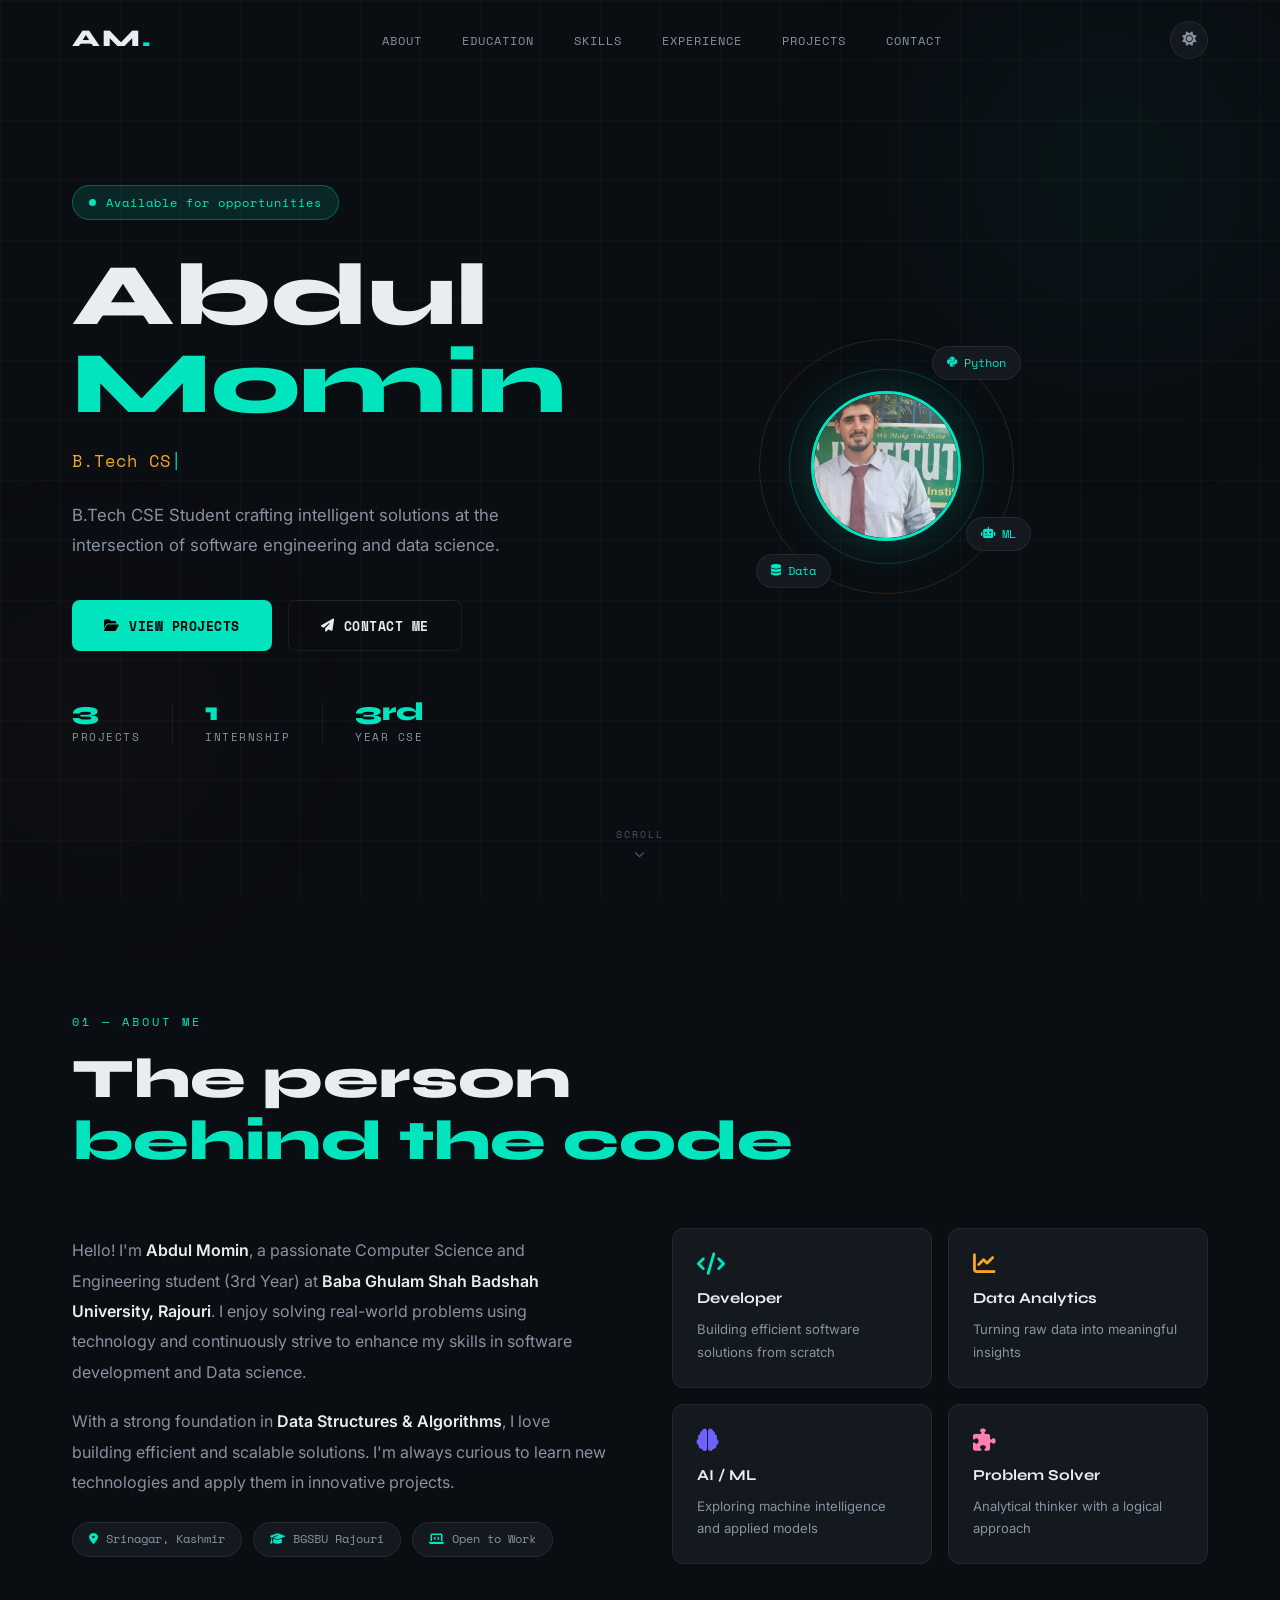
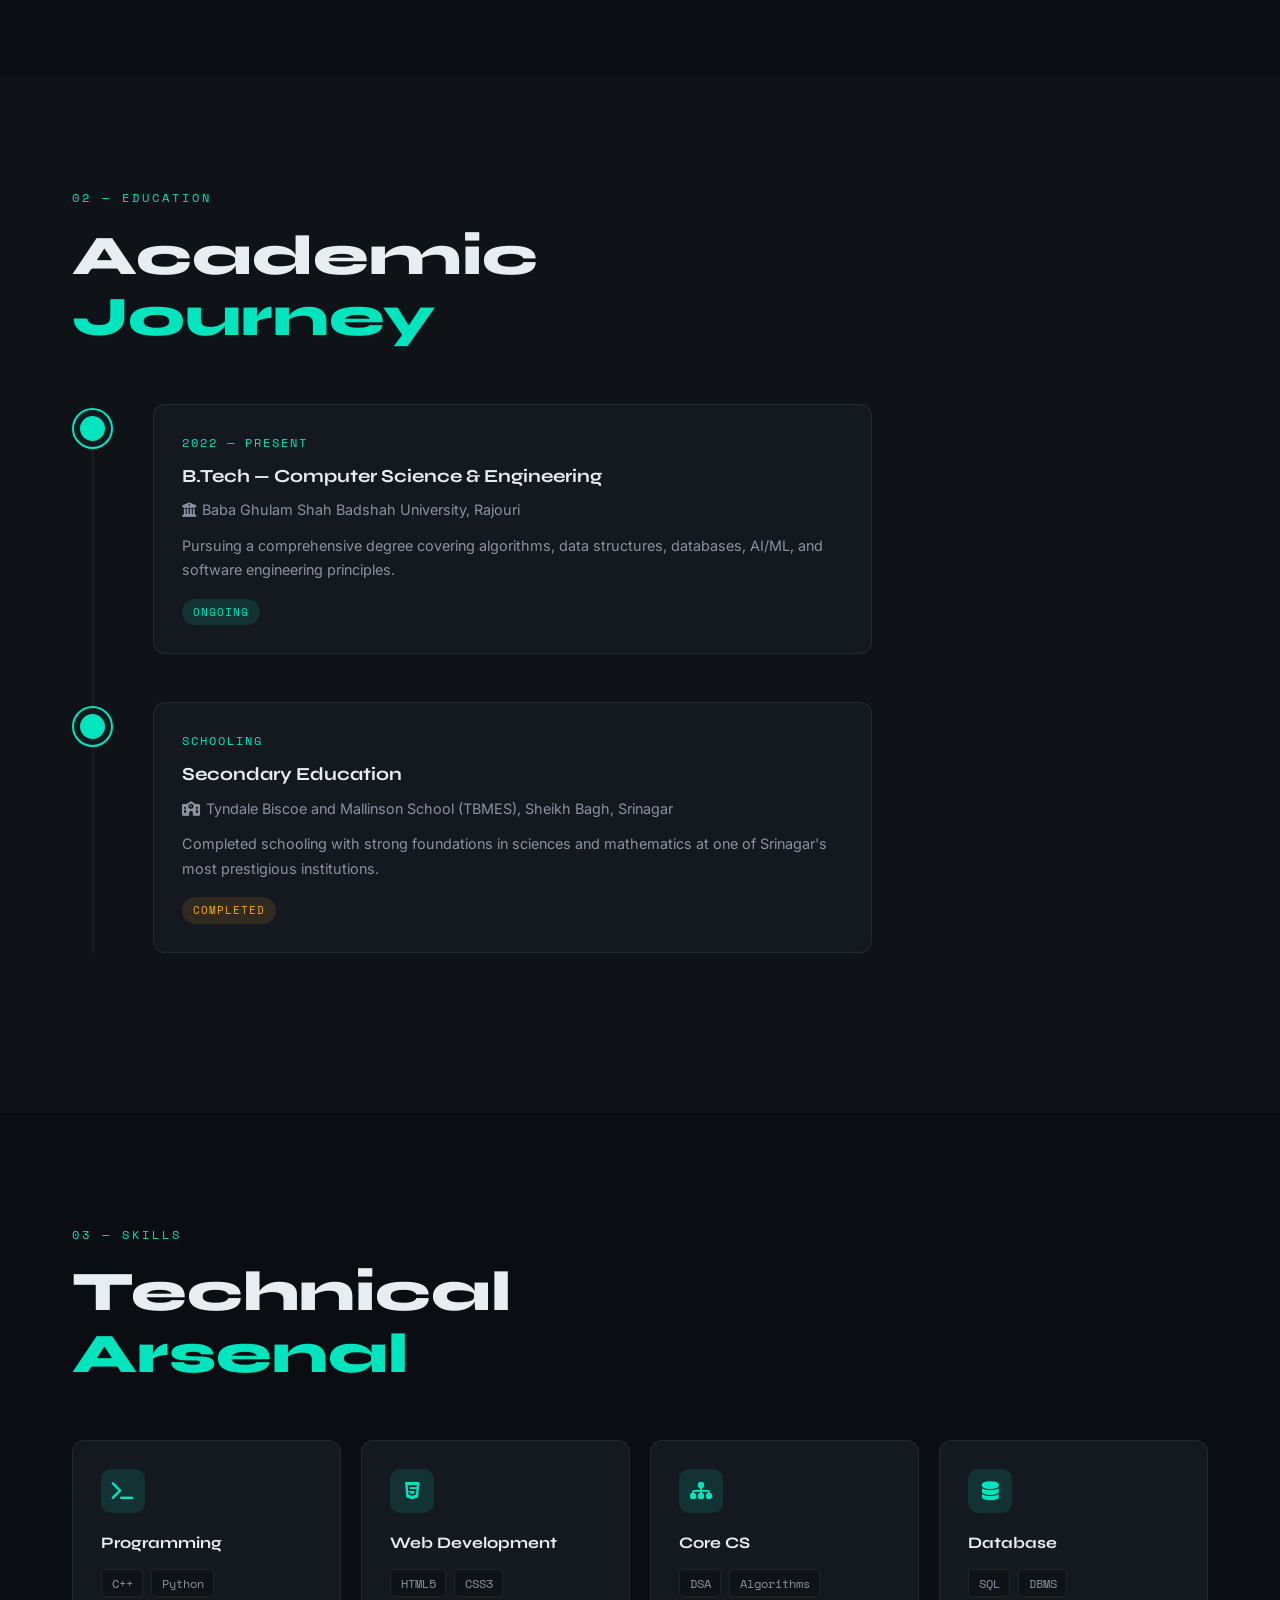
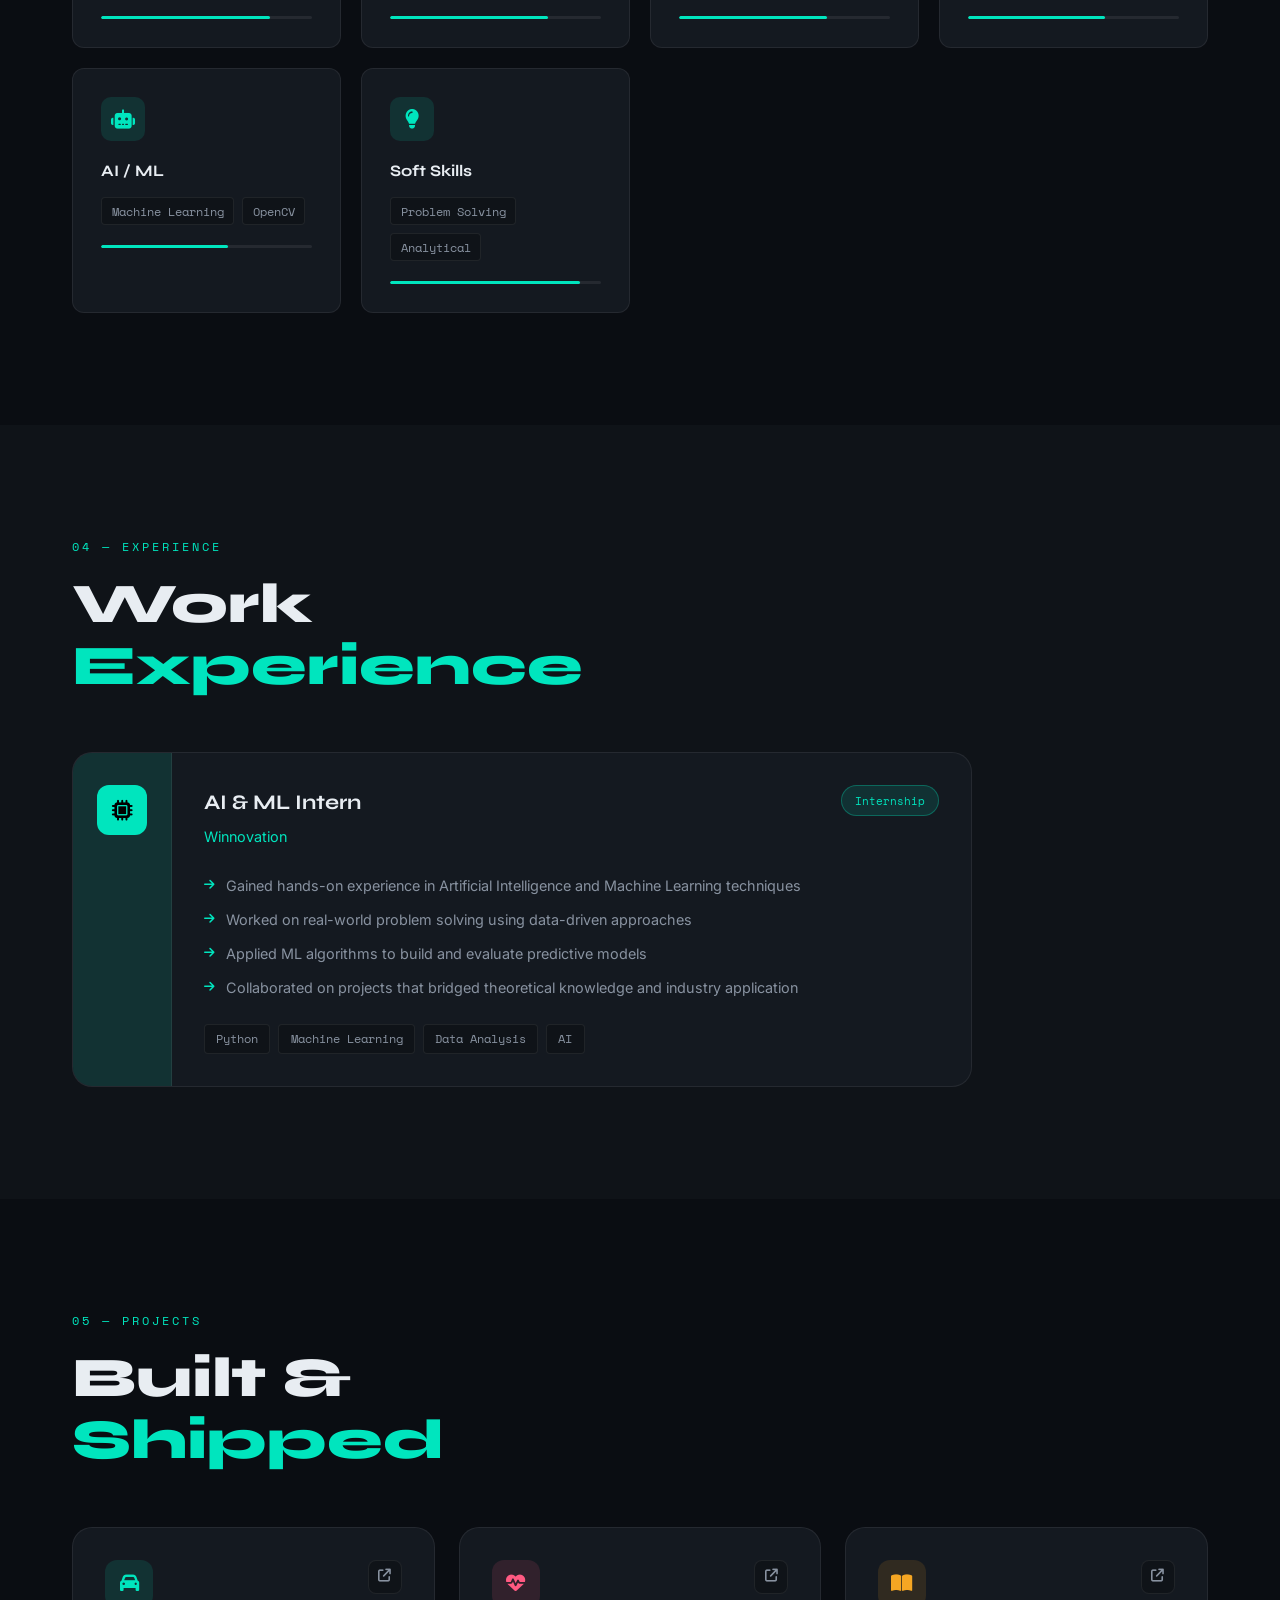
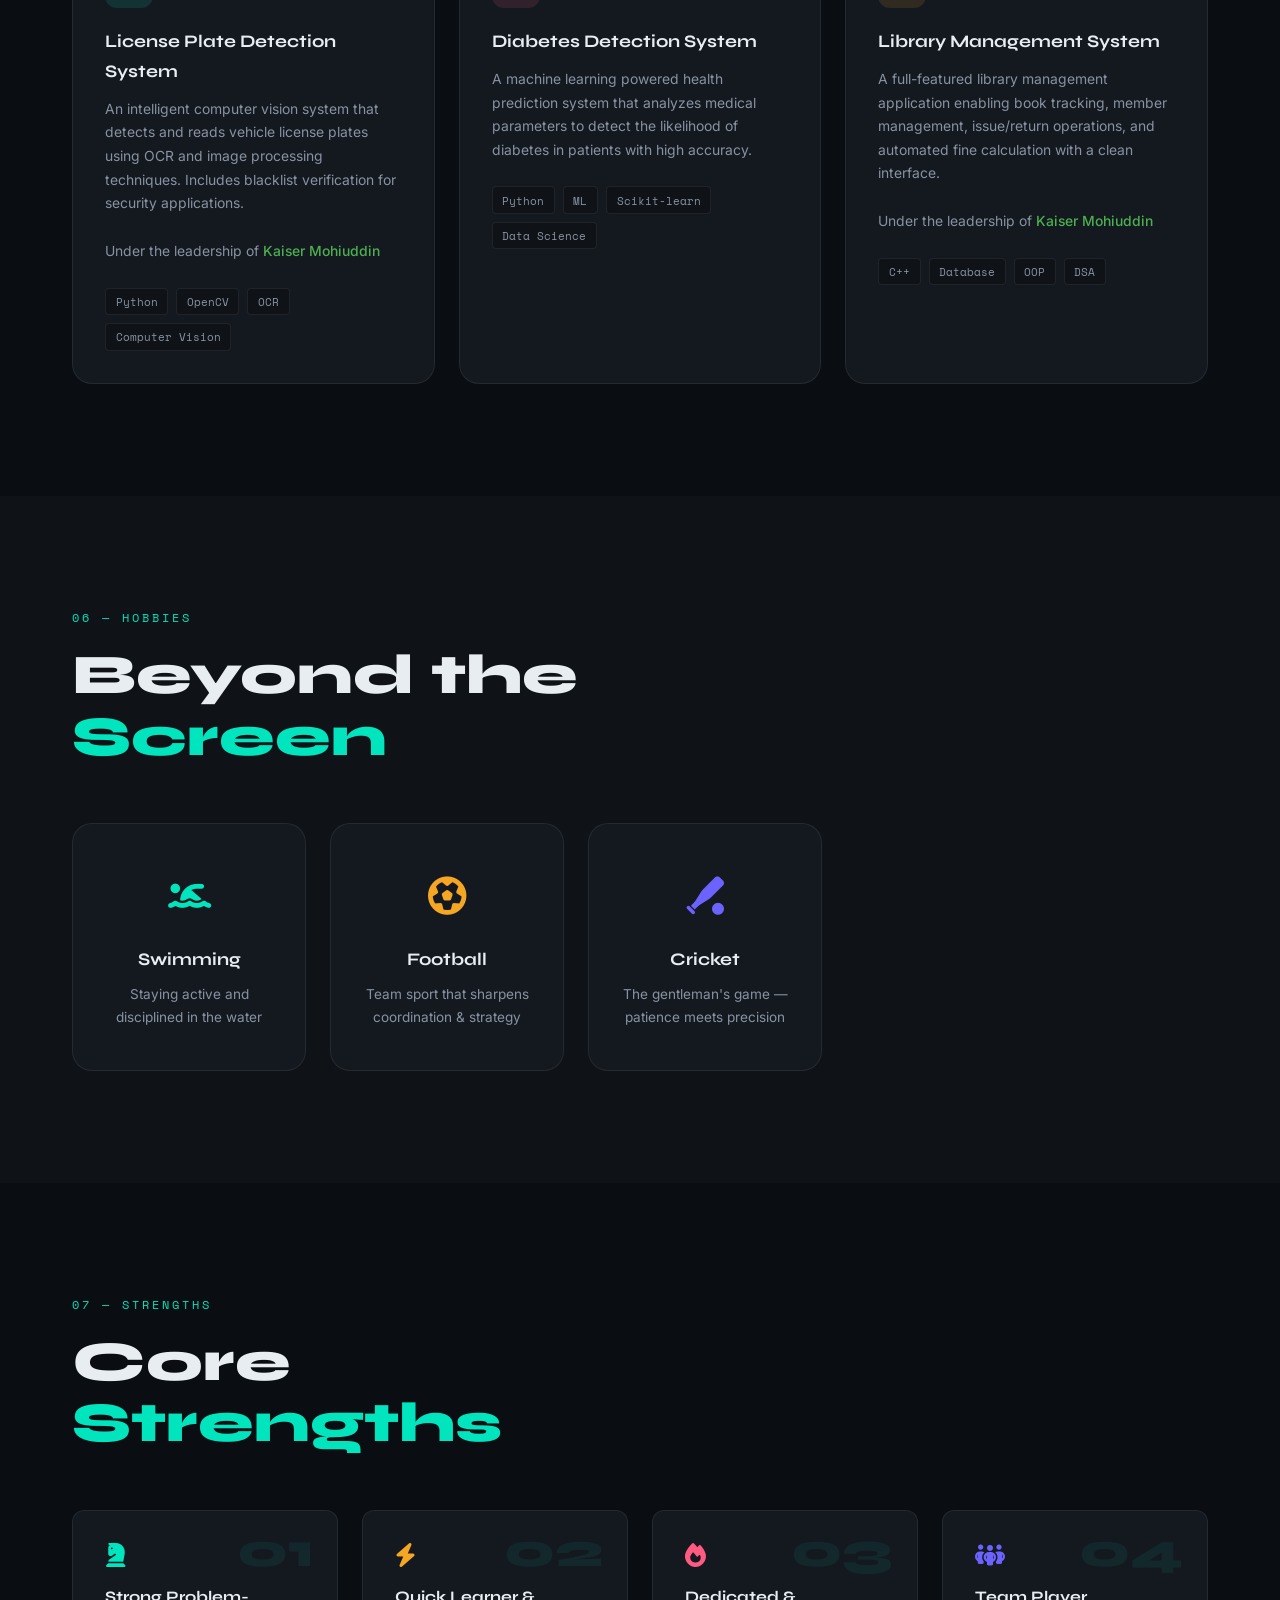
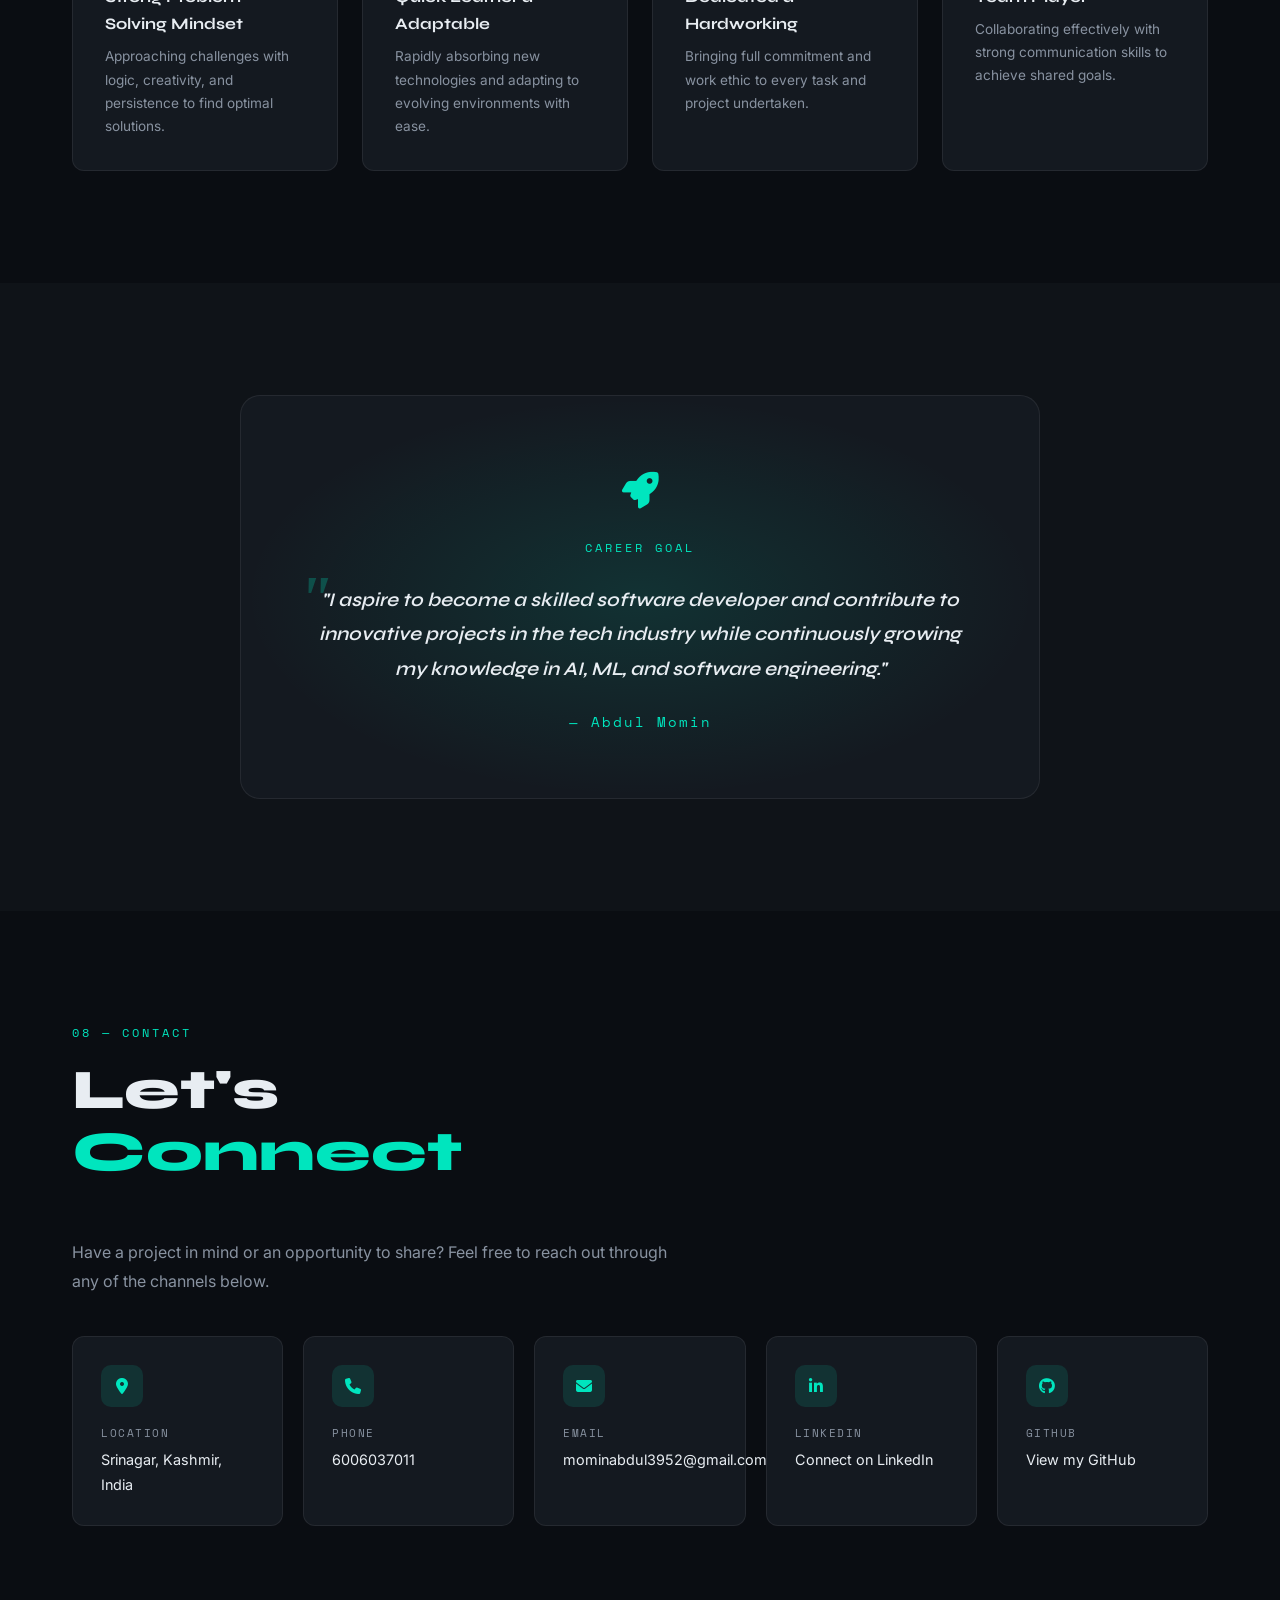
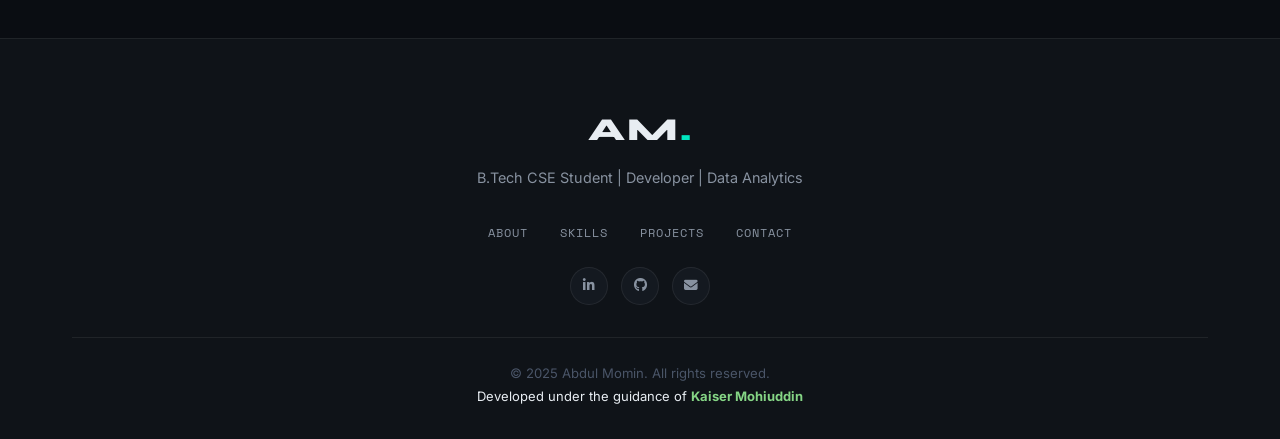
==== index.html @ f7cd00cc "Add files via upload" ====
<!DOCTYPE html>
<html lang="en" data-theme="dark">
<head>
  <meta charset="UTF-8" />
  <meta name="viewport" content="width=device-width, initial-scale=1.0" />
  
  <!-- SEO Meta Tags -->
  <title>Abdul Momin — CSE Student & Aspiring Developer</title>
  <meta name="description" content="Abdul Momin - B.Tech CSE Student at BGSBU Rajouri. Software Developer skilled in Python, C++, Machine Learning and Data Analytics.">
  <meta name="keywords" content="Abdul Momin, Software Developer, Python Developer, Data Analyst, BGSBU Rajouri, Kaiser Mohiuddin, Portfolio, Srinagar">
  <meta name="author" content="Abdul Momin">
  <meta name="robots" content="index, follow">
  
  <!-- Open Graph / Social Media -->
  <meta property="og:title" content="Abdul Momin — Aspiring Developer">
  <meta property="og:description" content="Portfolio of Abdul Momin - B.Tech CSE Student and aspiring Software Developer">
  <meta property="og:image" content="profile.jpg">
  <meta property="og:url" content="https://abdulmomin.github.io">
  <meta property="og:type" content="website">
  
  <!-- Twitter Card -->
  <meta name="twitter:card" content="summary">
  <meta name="twitter:title" content="Abdul Momin Portfolio">
  <meta name="twitter:description" content="Software Developer & Data Analyst Portfolio">
  
  <!-- Styles -->
  <link rel="stylesheet" href="style.css" />
  <link rel="preconnect" href="https://fonts.googleapis.com" />
  <link rel="preconnect" href="https://fonts.gstatic.com" crossorigin />
  <link href="https://fonts.googleapis.com/css2?family=Space+Mono:wght@400;700&family=Syne:wght@400;600;700;800&family=Inter:wght@300;400;500&display=swap" rel="stylesheet" />
  <link rel="stylesheet" href="https://cdnjs.cloudflare.com/ajax/libs/font-awesome/6.5.1/css/all.min.css" />
</head>
<body>

  <!-- LOADER -->
  <div id="loader">
    <div class="loader-inner">
      <div class="loader-logo">AM</div>
      <div class="loader-bar"><span></span></div>
      <p class="loader-text">Loading...</p>
    </div>
  </div>

  <!-- NAVBAR -->
  <nav id="navbar">
    <div class="nav-container">
      <a href="#hero" class="nav-logo">AM<span class="dot">.</span></a>
      <ul class="nav-links" id="navLinks">
        <li><a href="#about"      class="nav-link">About</a></li>
        <li><a href="#education"  class="nav-link">Education</a></li>
        <li><a href="#skills"     class="nav-link">Skills</a></li>
        <li><a href="#experience" class="nav-link">Experience</a></li>
        <li><a href="#projects"   class="nav-link">Projects</a></li>
        <li><a href="#contact"    class="nav-link">Contact</a></li>
      </ul>
      <div class="nav-actions">
        <button class="theme-toggle" id="themeToggle" aria-label="Toggle theme">
          <i class="fa-solid fa-sun" id="themeIcon"></i>
        </button>
        <button class="hamburger" id="hamburger" aria-label="Menu">
          <span></span><span></span><span></span>
        </button>
      </div>
    </div>
  </nav>

  <!-- HERO -->
  <section id="hero">
    <div class="hero-bg-grid"></div>
    <div class="hero-glow g1"></div>
    <div class="hero-glow g2"></div>

    <div class="hero-content">
      <div class="hero-badge reveal-up" style="--d:0.1s">
        <span class="badge-dot"></span> Available for opportunities
      </div>
      <h1 class="hero-name reveal-up" style="--d:0.2s">
        Abdul<br /><em>Momin</em>
      </h1>
      <div class="hero-title reveal-up" style="--d:0.35s">
        <span id="typingText"></span><span class="cursor-blink">|</span>
      </div>
      <p class="hero-intro reveal-up" style="--d:0.45s">
        B.Tech CSE Student crafting intelligent solutions at the intersection of software engineering and data science.
      </p>
      <div class="hero-cta reveal-up" style="--d:0.55s">
        <a href="#projects" class="btn btn-primary"><i class="fa-solid fa-folder-open"></i> View Projects</a>
        <a href="#contact"  class="btn btn-ghost"><i class="fa-solid fa-paper-plane"></i> Contact Me</a>
      </div>
      <div class="hero-stats reveal-up" style="--d:0.7s">
        <div class="stat"><span class="stat-num">3</span><span class="stat-label">Projects</span></div>
        <div class="stat-divider"></div>
        <div class="stat"><span class="stat-num">1</span><span class="stat-label">Internship</span></div>
        <div class="stat-divider"></div>
        <div class="stat"><span class="stat-num">3rd</span><span class="stat-label">Year CSE</span></div>
      </div>
    </div>

<div class="hero-visual reveal-right" style="--d:0.3s">
  <div class="avatar-frame">
    <img src="profile.jpeg" alt="Abdul Momin" class="avatar-image">
    <div class="avatar-ring r1"></div>
    <div class="avatar-ring r2"></div>
    <div class="float-tag ft1"><i class="fa-brands fa-python"></i> Python</div>
    <div class="float-tag ft2"><i class="fa-solid fa-robot"></i> ML</div>
    <div class="float-tag ft3"><i class="fa-solid fa-database"></i> Data</div>
  </div>
</div>

    <a href="#about" class="scroll-hint">
      <span>Scroll</span>
      <i class="fa-solid fa-chevron-down"></i>
    </a>
  </section>

  <!-- ABOUT -->
  <section id="about" class="section">
    <div class="container">
      <div class="section-label reveal-up">01 — About Me</div>
      <h2 class="section-title reveal-up">The person<br /><em>behind the code</em></h2>
      <div class="about-grid">
        <div class="about-text reveal-left">
          <p>Hello! I'm <strong>Abdul Momin</strong>, a passionate Computer Science and Engineering student (3rd Year) at <strong>Baba Ghulam Shah Badshah University, Rajouri</strong>. I enjoy solving real-world problems using technology and continuously strive to enhance my skills in software development and Data science.</p>
          <p>With a strong foundation in <strong>Data Structures & Algorithms</strong>, I love building efficient and scalable solutions. I'm always curious to learn new technologies and apply them in innovative projects.</p>
          <div class="about-chips">
            <span class="chip"><i class="fa-solid fa-location-dot"></i> Srinagar, Kashmir</span>
            <span class="chip"><i class="fa-solid fa-graduation-cap"></i> BGSBU Rajouri</span>
            <span class="chip"><i class="fa-solid fa-laptop-code"></i> Open to Work</span>
          </div>
        </div>
        <div class="about-cards reveal-right">
          <div class="about-card">
            <i class="fa-solid fa-code icon-teal"></i>
            <h4>Developer</h4>
            <p>Building efficient software solutions from scratch</p>
          </div>
          <div class="about-card">
            <i class="fa-solid fa-chart-line icon-amber"></i>
            <h4>Data Analytics</h4>
            <p>Turning raw data into meaningful insights</p>
          </div>
          <div class="about-card">
            <i class="fa-solid fa-brain icon-purple"></i>
            <h4>AI / ML</h4>
            <p>Exploring machine intelligence and applied models</p>
          </div>
          <div class="about-card">
            <i class="fa-solid fa-puzzle-piece icon-pink"></i>
            <h4>Problem Solver</h4>
            <p>Analytical thinker with a logical approach</p>
          </div>
        </div>
      </div>
    </div>
  </section>

  <!-- EDUCATION -->
  <section id="education" class="section section-alt">
    <div class="container">
      <div class="section-label reveal-up">02 — Education</div>
      <h2 class="section-title reveal-up">Academic<br /><em>Journey</em></h2>
      <div class="timeline">
        <div class="timeline-item reveal-left">
          <div class="timeline-dot"></div>
          <div class="timeline-content">
            <div class="timeline-year">2022 — Present</div>
            <h3>B.Tech — Computer Science & Engineering</h3>
            <p class="timeline-inst"><i class="fa-solid fa-building-columns"></i> Baba Ghulam Shah Badshah University, Rajouri</p>
            <p>Pursuing a comprehensive degree covering algorithms, data structures, databases, AI/ML, and software engineering principles.</p>
            <span class="timeline-badge ongoing">Ongoing</span>
          </div>
        </div>
        <div class="timeline-item reveal-right">
          <div class="timeline-dot"></div>
          <div class="timeline-content">
            <div class="timeline-year">Schooling</div>
            <h3>Secondary Education</h3>
            <p class="timeline-inst"><i class="fa-solid fa-school"></i> Tyndale Biscoe and Mallinson School (TBMES), Sheikh Bagh, Srinagar</p>
            <p>Completed schooling with strong foundations in sciences and mathematics at one of Srinagar's most prestigious institutions.</p>
            <span class="timeline-badge completed">Completed</span>
          </div>
        </div>
      </div>
    </div>
  </section>

  <!-- SKILLS -->
  <section id="skills" class="section">
    <div class="container">
      <div class="section-label reveal-up">03 — Skills</div>
      <h2 class="section-title reveal-up">Technical<br /><em>Arsenal</em></h2>
      <div class="skills-grid">
        <div class="skill-card reveal-up" style="--d:0.05s">
          <div class="skill-icon"><i class="fa-solid fa-terminal"></i></div>
          <h4>Programming</h4>
          <div class="skill-tags"><span>C++</span><span>Python</span></div>
          <div class="skill-bar"><span style="--w:80%"></span></div>
        </div>
        <div class="skill-card reveal-up" style="--d:0.15s">
          <div class="skill-icon"><i class="fa-brands fa-html5"></i></div>
          <h4>Web Development</h4>
          <div class="skill-tags"><span>HTML5</span><span>CSS3</span></div>
          <div class="skill-bar"><span style="--w:75%"></span></div>
        </div>
        <div class="skill-card reveal-up" style="--d:0.25s">
          <div class="skill-icon"><i class="fa-solid fa-sitemap"></i></div>
          <h4>Core CS</h4>
          <div class="skill-tags"><span>DSA</span><span>Algorithms</span></div>
          <div class="skill-bar"><span style="--w:70%"></span></div>
        </div>
        <div class="skill-card reveal-up" style="--d:0.35s">
          <div class="skill-icon"><i class="fa-solid fa-database"></i></div>
          <h4>Database</h4>
          <div class="skill-tags"><span>SQL</span><span>DBMS</span></div>
          <div class="skill-bar"><span style="--w:65%"></span></div>
        </div>
        <div class="skill-card reveal-up" style="--d:0.45s">
          <div class="skill-icon"><i class="fa-solid fa-robot"></i></div>
          <h4>AI / ML</h4>
          <div class="skill-tags"><span>Machine Learning</span><span>OpenCV</span></div>
          <div class="skill-bar"><span style="--w:60%"></span></div>
        </div>
        <div class="skill-card reveal-up" style="--d:0.55s">
          <div class="skill-icon"><i class="fa-solid fa-lightbulb"></i></div>
          <h4>Soft Skills</h4>
          <div class="skill-tags"><span>Problem Solving</span><span>Analytical</span></div>
          <div class="skill-bar"><span style="--w:90%"></span></div>
        </div>
      </div>
    </div>
  </section>

  <!-- EXPERIENCE -->
  <section id="experience" class="section section-alt">
    <div class="container">
      <div class="section-label reveal-up">04 — Experience</div>
      <h2 class="section-title reveal-up">Work<br /><em>Experience</em></h2>
      <div class="exp-card reveal-up">
        <div class="exp-left">
          <div class="exp-logo"><i class="fa-solid fa-microchip"></i></div>
        </div>
        <div class="exp-right">
          <div class="exp-header">
            <div>
              <h3>AI & ML Intern</h3>
              <p class="exp-company">Winnovation</p>
            </div>
            <span class="exp-type">Internship</span>
          </div>
          <ul class="exp-points">
            <li><i class="fa-solid fa-arrow-right"></i> Gained hands-on experience in Artificial Intelligence and Machine Learning techniques</li>
            <li><i class="fa-solid fa-arrow-right"></i> Worked on real-world problem solving using data-driven approaches</li>
            <li><i class="fa-solid fa-arrow-right"></i> Applied ML algorithms to build and evaluate predictive models</li>
            <li><i class="fa-solid fa-arrow-right"></i> Collaborated on projects that bridged theoretical knowledge and industry application</li>
          </ul>
          <div class="exp-tech">
            <span>Python</span><span>Machine Learning</span><span>Data Analysis</span><span>AI</span>
          </div>
        </div>
      </div>
    </div>
  </section>

<!-- ░░ PROJECTS ░░ -->
<section id="projects" class="section">
  <div class="container">
    <div class="section-label reveal-up">05 — Projects</div>
    <h2 class="section-title reveal-up">Built &<br /><em>Shipped</em></h2>

    <div class="projects-grid">

      <!-- Project 1 -->
      <div class="project-card reveal-up" style="--d:0.1s">
        <div class="project-top">
          <div class="project-icon p1"><i class="fa-solid fa-car"></i></div>
          <div class="project-links">
            <a href="https://github.com/Lonekaiser04/Number-plate-detection" class="project-link" title="View Project"><i class="fa-solid fa-arrow-up-right-from-square"></i></a>
          </div>
        </div>
        <h3>License Plate Detection System</h3>
        <p>
          An intelligent computer vision system that detects and reads vehicle license plates using OCR and image processing techniques. Includes blacklist verification for security applications.
        </p>

        <!-- CREDIT -->
        <p class="project-credit">
          Under the leadership of 
          <a href="https://kaisermohiuddin.me" target="_blank">Kaiser Mohiuddin</a>
        </p>

        <div class="project-tech">
          <span>Python</span><span>OpenCV</span><span>OCR</span><span>Computer Vision</span>
        </div>
        <div class="project-hover-bar"></div>
      </div>

      <!-- Project 2 -->
      <div class="project-card reveal-up" style="--d:0.25s">
        <div class="project-top">
          <div class="project-icon p2"><i class="fa-solid fa-heartbeat"></i></div>
          <div class="project-links">
            <a href="#" class="project-link" title="View Project"><i class="fa-solid fa-arrow-up-right-from-square"></i></a>
          </div>
        </div>
        <h3>Diabetes Detection System</h3>
        <p>
          A machine learning powered health prediction system that analyzes medical parameters to detect the likelihood of diabetes in patients with high accuracy.
        </p>

        <div class="project-tech">
          <span>Python</span><span>ML</span><span>Scikit-learn</span><span>Data Science</span>
        </div>
        <div class="project-hover-bar"></div>
      </div>

      <!-- Project 3 -->
      <div class="project-card reveal-up" style="--d:0.4s">
        <div class="project-top">
          <div class="project-icon p3"><i class="fa-solid fa-book-open"></i></div>
          <div class="project-links">
            <a href="https://github.com/Lonekaiser04/Library-Management-System" class="project-link" title="View Project"><i class="fa-solid fa-arrow-up-right-from-square"></i></a>
          </div>
        </div>
        <h3>Library Management System</h3>
        <p>
          A full-featured library management application enabling book tracking, member management, issue/return operations, and automated fine calculation with a clean interface.
        </p>

        <!-- CREDIT -->
        <p class="project-credit">
          Under the leadership of 
          <a href="https://kaisermohiuddin.me" target="_blank">Kaiser Mohiuddin</a>
        </p>

        <div class="project-tech">
          <span>C++</span><span>Database</span><span>OOP</span><span>DSA</span>
        </div>
        <div class="project-hover-bar"></div>
      </div>

    </div>
  </div>
</section>

  <!-- HOBBIES -->
  <section id="hobbies" class="section section-alt">
    <div class="container">
      <div class="section-label reveal-up">06 — Hobbies</div>
      <h2 class="section-title reveal-up">Beyond the<br /><em>Screen</em></h2>
      <div class="hobbies-grid">
        <div class="hobby-card reveal-up" style="--d:0.1s">
          <div class="hobby-icon"><i class="fa-solid fa-person-swimming"></i></div>
          <h4>Swimming</h4>
          <p>Staying active and disciplined in the water</p>
        </div>
        <div class="hobby-card reveal-up" style="--d:0.25s">
          <div class="hobby-icon"><i class="fa-solid fa-futbol"></i></div>
          <h4>Football</h4>
          <p>Team sport that sharpens coordination & strategy</p>
        </div>
        <div class="hobby-card reveal-up" style="--d:0.4s">
          <div class="hobby-icon"><i class="fa-solid fa-baseball-bat-ball"></i></div>
          <h4>Cricket</h4>
          <p>The gentleman's game — patience meets precision</p>
        </div>
      </div>
    </div>
  </section>

  <!-- STRENGTHS -->
  <section id="strengths" class="section">
    <div class="container">
      <div class="section-label reveal-up">07 — Strengths</div>
      <h2 class="section-title reveal-up">Core<br /><em>Strengths</em></h2>
      <div class="strengths-grid">
        <div class="strength-item reveal-up" style="--d:0.05s">
          <div class="strength-num">01</div>
          <i class="fa-solid fa-chess-knight"></i>
          <h4>Strong Problem-Solving Mindset</h4>
          <p>Approaching challenges with logic, creativity, and persistence to find optimal solutions.</p>
        </div>
        <div class="strength-item reveal-up" style="--d:0.2s">
          <div class="strength-num">02</div>
          <i class="fa-solid fa-bolt"></i>
          <h4>Quick Learner & Adaptable</h4>
          <p>Rapidly absorbing new technologies and adapting to evolving environments with ease.</p>
        </div>
        <div class="strength-item reveal-up" style="--d:0.35s">
          <div class="strength-num">03</div>
          <i class="fa-solid fa-fire"></i>
          <h4>Dedicated & Hardworking</h4>
          <p>Bringing full commitment and work ethic to every task and project undertaken.</p>
        </div>
        <div class="strength-item reveal-up" style="--d:0.5s">
          <div class="strength-num">04</div>
          <i class="fa-solid fa-people-group"></i>
          <h4>Team Player</h4>
          <p>Collaborating effectively with strong communication skills to achieve shared goals.</p>
        </div>
      </div>
    </div>
  </section>

  <!-- CAREER GOAL -->
  <section id="goal" class="section section-alt">
    <div class="container">
      <div class="goal-block reveal-up">
        <div class="goal-icon"><i class="fa-solid fa-rocket"></i></div>
        <div class="section-label">Career Goal</div>
        <blockquote>
          "I aspire to become a skilled software developer and contribute to innovative projects in the tech industry while continuously growing my knowledge in AI, ML, and software engineering."
        </blockquote>
        <p class="goal-name">— Abdul Momin</p>
      </div>
    </div>
  </section>

  <!-- CONTACT -->
  <section id="contact" class="section">
    <div class="container">
      <div class="section-label reveal-up">08 — Contact</div>
      <h2 class="section-title reveal-up">Let's<br /><em>Connect</em></h2>
      <p class="contact-intro reveal-up">Have a project in mind or an opportunity to share? Feel free to reach out through any of the channels below.</p>
      <div class="contact-cards reveal-up" style="--d:0.2s">
        <div class="contact-card">
          <div class="cc-icon"><i class="fa-solid fa-location-dot"></i></div>
          <div class="cc-label">Location</div>
          <div class="cc-value">Srinagar, Kashmir, India</div>
        </div>
        <div class="contact-card">
          <div class="cc-icon"><i class="fa-solid fa-phone"></i></div>
          <div class="cc-label">Phone</div>
          <a href="tel:6006037011" class="cc-value">6006037011</a>
        </div>
        <div class="contact-card">
          <div class="cc-icon"><i class="fa-solid fa-envelope"></i></div>
          <div class="cc-label">Email</div>
          <a href="mailto:mominabdul3952@gmail.com" class="cc-value">mominabdul3952@gmail.com</a>
        </div>
        <div class="contact-card">
          <div class="cc-icon"><i class="fa-brands fa-linkedin-in"></i></div>
          <div class="cc-label">LinkedIn</div>
          <a href="#" class="cc-value">Connect on LinkedIn</a>
        </div>
        <div class="contact-card">
          <div class="cc-icon"><i class="fa-brands fa-github"></i></div>
          <div class="cc-label">GitHub</div>
          <a href="#" class="cc-value">View my GitHub</a>
        </div>
      </div>
    </div>
  </section>

  <!-- FOOTER -->
  <footer id="footer">
    <div class="footer-container">
      <div class="footer-top">
        <a href="#hero" class="footer-logo">AM<span class="dot">.</span></a>
        <p>B.Tech CSE Student | Developer | Data Analytics</p>
      </div>
      <div class="footer-nav">
        <a href="#about">About</a>
        <a href="#skills">Skills</a>
        <a href="#projects">Projects</a>
        <a href="#contact">Contact</a>
      </div>
      <div class="footer-social">
        <a href="#" title="LinkedIn"><i class="fa-brands fa-linkedin-in"></i></a>
        <a href="#" title="GitHub"><i class="fa-brands fa-github"></i></a>
        <a href="mailto:mominabdul3952@gmail.com" title="Email"><i class="fa-solid fa-envelope"></i></a>
      </div>
      <div class="footer-bottom">
        <p>&copy; 2025 Abdul Momin. All rights reserved.</p>
      </div>

      <div style="text-align: center;">
        <p style="font-size: small;">Developed under the guidance of <a href = "https://kaisermohiuddin.me"><b style="color: rgb(133, 213, 133);">Kaiser Mohiuddin</b></a></p>
      </div>
    </div>
  </footer>

  <!-- BACK TO TOP -->
  <button class="back-to-top" id="backToTop" aria-label="Back to top">
    <i class="fa-solid fa-arrow-up"></i>
  </button>

  <script src="script.js"></script>
</body>
</html>
---- style.css ----
/* ============================================================
   ABDUL MOMIN PORTFOLIO — style.css
   ============================================================ */

/* ── CSS Variables ── */
:root {
  --bg:          #0a0d12;
  --bg-alt:      #0f1318;
  --bg-card:     #141920;
  --border:      rgba(255,255,255,0.07);
  --border-h:    rgba(0,229,190,0.3);
  --teal:        #00e5be;
  --teal-dim:    rgba(0,229,190,0.12);
  --amber:       #f5a623;
  --amber-dim:   rgba(245,166,35,0.12);
  --text:        #e8edf2;
  --text-muted:  #8892a0;
  --text-dim:    #4a5568;
  --font-display:'Syne', sans-serif;
  --font-mono:   'Space Mono', monospace;
  --font-body:   'Inter', sans-serif;
  --radius:      12px;
  --radius-lg:   20px;
  --transition:  0.3s cubic-bezier(0.4,0,0.2,1);
  --shadow:      0 8px 32px rgba(0,0,0,0.4);
}

[data-theme="light"] {
  --bg:          #f0f4f8;
  --bg-alt:      #e6ecf3;
  --bg-card:     #ffffff;
  --border:      rgba(0,0,0,0.08);
  --border-h:    rgba(0,150,120,0.35);
  --teal:        #008f76;
  --teal-dim:    rgba(0,143,118,0.1);
  --amber:       #c97c0a;
  --amber-dim:   rgba(201,124,10,0.1);
  --text:        #1a2332;
  --text-muted:  #4a5568;
  --text-dim:    #9aa5b4;
  --shadow:      0 8px 32px rgba(0,0,0,0.1);
}

/* ── Reset ── */
*, *::before, *::after { margin:0; padding:0; box-sizing:border-box; }
html { scroll-behavior: smooth; }
body {
  background: var(--bg);
  color: var(--text);
  font-family: var(--font-body);
  line-height: 1.7;
  overflow-x: hidden;
  transition: background var(--transition), color var(--transition);
}
a { color: inherit; text-decoration: none; }
ul { list-style: none; }
::selection { background: var(--teal); color: #000; }
::-webkit-scrollbar { width: 5px; }
::-webkit-scrollbar-track { background: var(--bg); }
::-webkit-scrollbar-thumb { background: var(--teal); border-radius: 3px; }

/* ── Loader ── */
#loader {
  position: fixed; inset: 0;
  background: var(--bg);
  z-index: 9999;
  display: flex; align-items: center; justify-content: center;
  transition: opacity 0.5s ease, visibility 0.5s ease;
}
#loader.hidden { opacity: 0; visibility: hidden; }
.loader-inner { text-align: center; }
.loader-logo {
  font-family: var(--font-display);
  font-size: 3.5rem;
  font-weight: 800;
  color: var(--teal);
  letter-spacing: 4px;
  animation: pulse-glow 1.2s ease-in-out infinite;
}
.loader-bar {
  width: 180px; height: 2px;
  background: var(--border);
  border-radius: 2px;
  margin: 1.5rem auto 1rem;
  overflow: hidden;
}
.loader-bar span {
  display: block; height: 100%;
  background: var(--teal);
  animation: load-fill 1.8s ease forwards;
}
.loader-text {
  font-family: var(--font-mono);
  font-size: 0.72rem;
  color: var(--text-muted);
  letter-spacing: 2px;
}
@keyframes load-fill { to { width: 100%; } }
@keyframes pulse-glow {
  0%,100% { text-shadow: 0 0 20px rgba(0,229,190,0.4); }
  50%      { text-shadow: 0 0 50px rgba(0,229,190,0.9); }
}

/* ── Navbar ── */
#navbar {
  position: fixed; top: 0; left: 0; right: 0;
  z-index: 1000;
  padding: 1.2rem 0;
  transition: all var(--transition);
}
#navbar.scrolled {
  background: rgba(10,13,18,0.88);
  backdrop-filter: blur(18px);
  -webkit-backdrop-filter: blur(18px);
  border-bottom: 1px solid var(--border);
  padding: 0.85rem 0;
  box-shadow: var(--shadow);
}
[data-theme="light"] #navbar.scrolled { background: rgba(240,244,248,0.88); }
.nav-container {
  max-width: 1200px; margin: 0 auto; padding: 0 2rem;
  display: flex; align-items: center; justify-content: space-between;
}
.nav-logo {
  font-family: var(--font-display);
  font-size: 1.5rem; font-weight: 800;
  color: var(--text); letter-spacing: 2px;
}
.nav-logo .dot { color: var(--teal); }
.nav-links { display: flex; gap: 2.5rem; }
.nav-link {
  font-family: var(--font-mono);
  font-size: 0.78rem; letter-spacing: 1px;
  text-transform: uppercase; color: var(--text-muted);
  position: relative; transition: color var(--transition);
}
.nav-link::after {
  content: ''; position: absolute;
  bottom: -4px; left: 0;
  width: 0; height: 1px;
  background: var(--teal);
  transition: width var(--transition);
}
.nav-link:hover        { color: var(--teal); }
.nav-link:hover::after { width: 100%; }
.nav-actions { display: flex; align-items: center; gap: 1rem; }
.theme-toggle {
  background: var(--bg-card); border: 1px solid var(--border);
  color: var(--text-muted);
  width: 38px; height: 38px; border-radius: 50%;
  cursor: pointer; display: flex; align-items: center; justify-content: center;
  transition: all var(--transition); font-size: 0.9rem;
}
.theme-toggle:hover { border-color: var(--teal); color: var(--teal); }
.hamburger {
  display: none; flex-direction: column; gap: 5px;
  background: none; border: none; cursor: pointer; padding: 4px;
}
.hamburger span {
  display: block; width: 24px; height: 2px;
  background: var(--text); border-radius: 2px;
  transition: all var(--transition);
}
.hamburger.active span:nth-child(1) { transform: rotate(45deg) translate(5px,5px); }
.hamburger.active span:nth-child(2) { opacity: 0; }
.hamburger.active span:nth-child(3) { transform: rotate(-45deg) translate(5px,-5px); }

/* ── Sections ── */
.section { padding: 7rem 0; }
.section-alt { background: var(--bg-alt); }
.container { max-width: 1200px; margin: 0 auto; padding: 0 2rem; }
.section-label {
  font-family: var(--font-mono);
  font-size: 0.75rem; letter-spacing: 3px;
  text-transform: uppercase; color: var(--teal); margin-bottom: 1rem;
}
.section-title {
  font-family: var(--font-display);
  font-size: clamp(2.2rem, 5vw, 3.5rem);
  font-weight: 800; line-height: 1.1;
  margin-bottom: 3.5rem; color: var(--text);
}
.section-title em { font-style: normal; color: var(--teal); }

/* ── Buttons ── */
.btn {
  display: inline-flex; align-items: center; gap: 0.6rem;
  padding: 0.85rem 2rem; border-radius: 8px;
  font-family: var(--font-mono); font-size: 0.82rem;
  font-weight: 700; letter-spacing: 0.5px;
  text-transform: uppercase; cursor: pointer; border: none;
  transition: all var(--transition);
}
.btn-primary { background: var(--teal); color: #000; }
.btn-primary:hover {
  background: #00fff0;
  box-shadow: 0 8px 28px rgba(0,229,190,0.3);
  transform: translateY(-2px);
}
.btn-ghost {
  background: transparent; border: 1px solid var(--border); color: var(--text);
}
.btn-ghost:hover { border-color: var(--teal); color: var(--teal); background: var(--teal-dim); }

/* ── Hero ── */
#hero {
  min-height: 100vh;
  display: flex; align-items: center;
  padding: 7rem 2rem 5rem;
  position: relative; overflow: hidden;
  max-width: 1200px; margin: 0 auto;
}
.hero-bg-grid {
  position: fixed; inset: 0; z-index: -2;
  background-image:
    linear-gradient(var(--border) 1px, transparent 1px),
    linear-gradient(90deg, var(--border) 1px, transparent 1px);
  background-size: 60px 60px; opacity: 0.4;
}
.hero-glow {
  position: fixed; z-index: -1;
  border-radius: 50%; filter: blur(100px); pointer-events: none;
}
.g1 {
  width: 500px; height: 500px;
  background: radial-gradient(circle, rgba(0,229,190,0.07) 0%, transparent 70%);
  top: -80px; right: -80px;
}
.g2 {
  width: 350px; height: 350px;
  background: radial-gradient(circle, rgba(245,166,35,0.05) 0%, transparent 70%);
  bottom: 0; left: -80px;
}
.hero-content { flex: 1; max-width: 620px; }
.hero-badge {
  display: inline-flex; align-items: center; gap: 0.6rem;
  background: var(--teal-dim); border: 1px solid var(--border-h);
  border-radius: 50px; padding: 0.4rem 1rem;
  font-family: var(--font-mono); font-size: 0.72rem;
  letter-spacing: 1px; color: var(--teal); margin-bottom: 2rem;
}
.project-credit {
  margin-top: 10px;
  font-size: 13px;
  color: #888;
}

.project-credit a {
  color: #4CAF50;
  text-decoration: none;
  font-weight: 500;
}

.project-credit a:hover {
  text-decoration: underline;
}
.badge-dot {
  width: 7px; height: 7px;
  background: var(--teal); border-radius: 50%;
  animation: blink 1.5s ease-in-out infinite;
}
@keyframes blink { 0%,100%{opacity:1} 50%{opacity:0.3} }
.hero-name {
  font-family: var(--font-display);
  font-size: clamp(3rem, 8vw, 5.5rem);
  font-weight: 800; line-height: 1.0;
  margin-bottom: 1.2rem; color: var(--text);
}
.hero-name em { font-style: normal; color: var(--teal); display: block; }
.hero-title {
  font-family: var(--font-mono);
  font-size: clamp(0.9rem, 2vw, 1.05rem);
  color: var(--amber); letter-spacing: 1px;
  margin-bottom: 1.5rem; min-height: 1.5em;
}
.cursor-blink { animation: blink 0.8s step-end infinite; color: var(--teal); }
.hero-intro {
  font-size: 1.05rem; color: var(--text-muted);
  max-width: 500px; margin-bottom: 2.5rem; line-height: 1.8;
}
.hero-cta { display: flex; gap: 1rem; flex-wrap: wrap; margin-bottom: 3rem; }
.hero-stats { display: flex; align-items: center; gap: 2rem; }
.stat { display: flex; flex-direction: column; }
.stat-num {
  font-family: var(--font-display); font-size: 1.6rem;
  font-weight: 800; color: var(--teal); line-height: 1;
}
.stat-label {
  font-family: var(--font-mono); font-size: 0.68rem;
  color: var(--text-muted); letter-spacing: 1.5px;
  text-transform: uppercase; margin-top: 3px;
}
.stat-divider { width: 1px; height: 40px; background: var(--border); }

/* Hero Visual */
.hero-visual {
  flex: 0 0 auto;
  display: flex; align-items: center; justify-content: center;
  padding-left: 4rem;
}
.avatar-frame {
  position: relative;
  width: 260px; height: 260px;
  display: flex; align-items: center; justify-content: center;
}
.avatar-image {
  width: 150px;
  height: 150px;
  border-radius: 50%;
  object-fit: cover;
  z-index: 2;
  position: relative;
  box-shadow: 0 0 50px rgba(0,229,190,0.2);
  border: 3px solid var(--teal);
  transition: all var(--transition);
}

.avatar-image:hover {
  transform: scale(1.02);
  box-shadow: 0 0 70px rgba(0,229,190,0.4);
}
.avatar-ring {
  position: absolute; border-radius: 50%;
  border: 1px solid var(--border);
  animation: spin-slow linear infinite;
}
.r1 { width: 195px; height: 195px; animation-duration: 22s; border-color: rgba(0,229,190,0.2); }
.r2 { width: 255px; height: 255px; animation-duration: 35s; animation-direction: reverse; border-color: rgba(245,166,35,0.15); }
@keyframes spin-slow { from{transform:rotate(0deg)} to{transform:rotate(360deg)} }
.float-tag {
  position: absolute;
  background: var(--bg-card); border: 1px solid var(--border);
  border-radius: 50px; padding: 0.4rem 0.9rem;
  font-family: var(--font-mono); font-size: 0.72rem; color: var(--teal);
  display: flex; align-items: center; gap: 0.4rem;
  animation: float 3s ease-in-out infinite;
  z-index: 3;
}
.ft1 { top: 10px; right: -5px; animation-delay: 0s; }
.ft2 { bottom: 45px; right: -15px; animation-delay: 1s; }
.ft3 { bottom: 8px; left: 0; animation-delay: 2s; }
@keyframes float { 0%,100%{transform:translateY(0)} 50%{transform:translateY(-10px)} }

.scroll-hint {
  position: absolute; bottom: 2.5rem; left: 50%;
  transform: translateX(-50%);
  display: flex; flex-direction: column; align-items: center; gap: 0.4rem;
  font-family: var(--font-mono); font-size: 0.65rem;
  letter-spacing: 2px; text-transform: uppercase; color: var(--text-dim);
  animation: bounce 2s ease-in-out infinite;
}
@keyframes bounce {
  0%,100%{transform:translateX(-50%) translateY(0)}
  50%{transform:translateX(-50%) translateY(8px)}
}

/* ── About ── */
.about-grid { display: grid; grid-template-columns: 1fr 1fr; gap: 4rem; align-items: center; }
.about-text p { color: var(--text-muted); margin-bottom: 1.2rem; font-size: 1rem; line-height: 1.9; }
.about-text strong { color: var(--text); font-weight: 600; }
.about-chips { display: flex; flex-wrap: wrap; gap: 0.7rem; margin-top: 1.5rem; }
.chip {
  display: inline-flex; align-items: center; gap: 0.5rem;
  background: var(--bg-card); border: 1px solid var(--border);
  padding: 0.4rem 1rem; border-radius: 50px;
  font-family: var(--font-mono); font-size: 0.75rem; color: var(--text-muted);
}
.chip i { color: var(--teal); }
.about-cards { display: grid; grid-template-columns: 1fr 1fr; gap: 1rem; }
.about-card {
  background: var(--bg-card); border: 1px solid var(--border);
  border-radius: var(--radius); padding: 1.5rem;
  transition: all var(--transition); position: relative; overflow: hidden;
}
.about-card::before {
  content: ''; position: absolute; top: 0; left: 0;
  width: 3px; height: 100%; background: var(--teal);
  transform: scaleY(0); transform-origin: bottom;
  transition: transform var(--transition);
}
.about-card:hover { border-color: var(--border-h); transform: translateY(-4px); box-shadow: var(--shadow); }
.about-card:hover::before { transform: scaleY(1); }
.about-card i { font-size: 1.4rem; margin-bottom: 0.7rem; display: block; }
.icon-teal   { color: var(--teal); }
.icon-amber  { color: var(--amber); }
.icon-purple { color: #6c63ff; }
.icon-pink   { color: #ff7eb3; }
.about-card h4 { font-family: var(--font-display); font-size: 0.95rem; font-weight: 700; color: var(--text); margin-bottom: 0.4rem; }
.about-card p  { font-size: 0.82rem; color: var(--text-muted); }

/* ── Timeline ── */
.timeline { position: relative; max-width: 800px; }
.timeline::before {
  content: ''; position: absolute; left: 20px; top: 0; bottom: 0;
  width: 1px; background: var(--border);
}
.timeline-item { display: flex; gap: 2.5rem; margin-bottom: 3rem; position: relative; }
.timeline-dot {
  flex-shrink: 0; width: 41px; height: 41px;
  background: var(--bg-card); border: 2px solid var(--teal);
  border-radius: 50%; z-index: 1; position: relative; margin-top: 4px;
}
.timeline-dot::after {
  content: ''; position: absolute; inset: 6px;
  background: var(--teal); border-radius: 50%;
}
.timeline-content {
  flex: 1; background: var(--bg-card);
  border: 1px solid var(--border); border-radius: var(--radius);
  padding: 1.75rem; transition: all var(--transition);
}
.timeline-content:hover { border-color: var(--border-h); box-shadow: var(--shadow); }
.timeline-year { font-family: var(--font-mono); font-size: 0.72rem; letter-spacing: 2px; text-transform: uppercase; color: var(--teal); margin-bottom: 0.5rem; }
.timeline-content h3 { font-family: var(--font-display); font-size: 1.15rem; font-weight: 700; color: var(--text); margin-bottom: 0.4rem; }
.timeline-inst { font-size: 0.87rem; color: var(--amber); margin-bottom: 0.7rem; display: flex; align-items: center; gap: 0.4rem; }
.timeline-content p { font-size: 0.9rem; color: var(--text-muted); }
.timeline-badge {
  display: inline-block; padding: 0.25rem 0.7rem; border-radius: 50px;
  font-family: var(--font-mono); font-size: 0.68rem;
  letter-spacing: 1px; text-transform: uppercase; margin-top: 1rem;
}
.timeline-badge.ongoing   { background: var(--teal-dim); color: var(--teal); }
.timeline-badge.completed { background: var(--amber-dim); color: var(--amber); }

/* ── Skills ── */
.skills-grid { display: grid; grid-template-columns: repeat(auto-fit, minmax(260px, 1fr)); gap: 1.25rem; }
.skill-card {
  background: var(--bg-card); border: 1px solid var(--border);
  border-radius: var(--radius); padding: 1.75rem;
  transition: all var(--transition);
}
.skill-card:hover { border-color: var(--border-h); transform: translateY(-4px); box-shadow: var(--shadow); }
.skill-icon {
  width: 44px; height: 44px; background: var(--teal-dim);
  border-radius: 10px; display: flex; align-items: center; justify-content: center;
  font-size: 1.2rem; color: var(--teal); margin-bottom: 1rem;
}
.skill-card h4 { font-family: var(--font-display); font-size: 1rem; font-weight: 700; color: var(--text); margin-bottom: 0.8rem; }
.skill-tags { display: flex; flex-wrap: wrap; gap: 0.5rem; margin-bottom: 1.2rem; }
.skill-tags span {
  background: var(--bg-alt); border: 1px solid var(--border);
  border-radius: 4px; padding: 0.2rem 0.6rem;
  font-family: var(--font-mono); font-size: 0.72rem; color: var(--text-muted);
}
.skill-bar { height: 3px; background: var(--border); border-radius: 3px; overflow: hidden; }
.skill-bar span {
  display: block; height: 100%;
  background: var(--teal); width: 0%;
  border-radius: 3px;
  transition: width 1.2s cubic-bezier(0.4,0,0.2,1) 0.3s;
}
.skill-bar.animated span { width: var(--w); }

/* ── Experience ── */
.exp-card {
  display: flex;
  background: var(--bg-card); border: 1px solid var(--border);
  border-radius: var(--radius-lg); overflow: hidden;
  transition: all var(--transition); max-width: 900px;
}
.exp-card:hover { border-color: var(--border-h); box-shadow: var(--shadow); }
.exp-left {
  display: flex; align-items: flex-start; justify-content: center;
  padding: 2rem 1.5rem; background: var(--teal-dim);
  border-right: 1px solid var(--border);
}
.exp-logo {
  width: 50px; height: 50px; background: var(--teal);
  border-radius: 12px; display: flex; align-items: center; justify-content: center;
  font-size: 1.3rem; color: #000;
}
.exp-right { padding: 2rem; flex: 1; }
.exp-header { display: flex; justify-content: space-between; align-items: flex-start; margin-bottom: 1.5rem; }
.exp-right h3 { font-family: var(--font-display); font-size: 1.3rem; font-weight: 700; color: var(--text); margin-bottom: 0.3rem; }
.exp-company { color: var(--teal); font-size: 0.9rem; }
.exp-type {
  background: var(--teal-dim); color: var(--teal);
  border: 1px solid var(--border-h); padding: 0.3rem 0.8rem;
  border-radius: 50px; font-family: var(--font-mono); font-size: 0.7rem; white-space: nowrap;
}
.exp-points { margin-bottom: 1.5rem; }
.exp-points li { display: flex; gap: 0.7rem; color: var(--text-muted); font-size: 0.9rem; margin-bottom: 0.6rem; }
.exp-points li i { color: var(--teal); font-size: 0.75rem; margin-top: 5px; }
.exp-tech { display: flex; flex-wrap: wrap; gap: 0.5rem; }
.exp-tech span {
  background: var(--bg-alt); border: 1px solid var(--border);
  padding: 0.25rem 0.7rem; border-radius: 4px;
  font-family: var(--font-mono); font-size: 0.72rem; color: var(--text-muted);
}

/* ── Projects ── */
.projects-grid { display: grid; grid-template-columns: repeat(auto-fit, minmax(300px, 1fr)); gap: 1.5rem; }
.project-card {
  background: var(--bg-card); border: 1px solid var(--border);
  border-radius: var(--radius-lg); padding: 2rem;
  transition: all 0.35s cubic-bezier(0.4,0,0.2,1);
  position: relative; overflow: hidden;
}
.project-card::before {
  content: ''; position: absolute; top: 0; left: 0; right: 0; height: 2px;
  background: linear-gradient(90deg, var(--teal), var(--amber));
  transform: scaleX(0); transform-origin: left; transition: transform 0.35s ease;
}
.project-card:hover { border-color: var(--border-h); transform: translateY(-6px); box-shadow: 0 20px 50px rgba(0,0,0,0.25); }
.project-card:hover::before { transform: scaleX(1); }
.project-top { display: flex; justify-content: space-between; align-items: flex-start; margin-bottom: 1.2rem; }
.project-icon {
  width: 48px; height: 48px; border-radius: 12px;
  display: flex; align-items: center; justify-content: center; font-size: 1.2rem;
}
.p1 { background: var(--teal-dim);                color: var(--teal); }
.p2 { background: rgba(255,90,130,0.12);           color: #ff5a82; }
.p3 { background: var(--amber-dim);                color: var(--amber); }
.project-link {
  width: 34px; height: 34px; background: var(--bg-alt);
  border: 1px solid var(--border); border-radius: 8px;
  display: flex; align-items: center; justify-content: center;
  font-size: 0.8rem; color: var(--text-muted); transition: all var(--transition);
}
.project-link:hover { background: var(--teal); color: #000; border-color: var(--teal); }
.project-card h3 { font-family: var(--font-display); font-size: 1.1rem; font-weight: 700; color: var(--text); margin-bottom: 0.7rem; }
.project-card p   { font-size: 0.87rem; color: var(--text-muted); line-height: 1.7; margin-bottom: 1.5rem; }
.project-tech { display: flex; flex-wrap: wrap; gap: 0.5rem; }
.project-tech span {
  background: var(--bg-alt); border: 1px solid var(--border);
  padding: 0.2rem 0.6rem; border-radius: 4px;
  font-family: var(--font-mono); font-size: 0.7rem; color: var(--text-muted);
}

/* ── Hobbies ── */
.hobbies-grid { display: grid; grid-template-columns: repeat(auto-fit, minmax(200px, 1fr)); gap: 1.5rem; max-width: 750px; }
.hobby-card {
  background: var(--bg-card); border: 1px solid var(--border);
  border-radius: var(--radius-lg); padding: 2.5rem 2rem;
  text-align: center; transition: all var(--transition);
}
.hobby-card:hover { border-color: var(--border-h); transform: translateY(-5px); box-shadow: var(--shadow); }
.hobby-icon { font-size: 2.4rem; color: var(--teal); margin-bottom: 1rem; display: block; transition: transform 0.35s ease; }
.hobby-card:hover .hobby-icon { transform: scale(1.2) rotate(-5deg); }
.hobby-card:nth-child(2) .hobby-icon { color: var(--amber); }
.hobby-card:nth-child(3) .hobby-icon { color: #6c63ff; }
.hobby-card h4 { font-family: var(--font-display); font-size: 1.1rem; font-weight: 700; color: var(--text); margin-bottom: 0.5rem; }
.hobby-card p  { font-size: 0.85rem; color: var(--text-muted); }

/* ── Strengths ── */
.strengths-grid { display: grid; grid-template-columns: repeat(auto-fit, minmax(240px, 1fr)); gap: 1.5rem; }
.strength-item {
  background: var(--bg-card); border: 1px solid var(--border);
  border-radius: var(--radius); padding: 2rem;
  position: relative; overflow: hidden; transition: all var(--transition);
}
.strength-item:hover { border-color: var(--border-h); transform: translateY(-4px); box-shadow: var(--shadow); }
.strength-num {
  position: absolute; top: 1rem; right: 1.5rem;
  font-family: var(--font-display); font-size: 3rem; font-weight: 800;
  color: var(--teal); opacity: 0.07; line-height: 1;
}
.strength-item > i { font-size: 1.5rem; color: var(--teal); margin-bottom: 1rem; display: block; }
.strength-item:nth-child(2) > i { color: var(--amber); }
.strength-item:nth-child(3) > i { color: #ff5a82; }
.strength-item:nth-child(4) > i { color: #6c63ff; }
.strength-item h4 { font-family: var(--font-display); font-size: 1rem; font-weight: 700; color: var(--text); margin-bottom: 0.5rem; }
.strength-item p  { font-size: 0.85rem; color: var(--text-muted); }

/* ── Career Goal ── */
.goal-block {
  background: var(--bg-card); border: 1px solid var(--border);
  border-radius: var(--radius-lg); padding: 4rem;
  text-align: center; max-width: 800px; margin: 0 auto;
  position: relative; overflow: hidden;
}
.goal-block::before {
  content: ''; position: absolute; inset: 0;
  background: radial-gradient(ellipse at center, var(--teal-dim), transparent 70%);
}
.goal-icon  { font-size: 2.3rem; color: var(--teal); margin-bottom: 1rem; position: relative; }
.goal-block .section-label { margin-bottom: 1.5rem; position: relative; }
.goal-block blockquote {
  font-family: var(--font-display); font-size: clamp(1.05rem, 2vw, 1.2rem);
  font-weight: 600; color: var(--text); line-height: 1.8;
  font-style: italic; position: relative; margin-bottom: 1.5rem;
}
.goal-block blockquote::before {
  content: '"'; font-size: 4rem; color: var(--teal); opacity: 0.25;
  font-family: Georgia, serif; position: absolute;
  top: -1rem; left: -0.5rem; line-height: 1;
}
.goal-name { font-family: var(--font-mono); font-size: 0.85rem; color: var(--teal); letter-spacing: 2px; position: relative; }

/* ── Contact ── */
.contact-intro {
  font-size: 1rem; color: var(--text-muted); line-height: 1.8;
  max-width: 600px; margin-bottom: 2.5rem;
}
.contact-cards {
  display: grid;
  grid-template-columns: repeat(auto-fit, minmax(200px, 1fr));
  gap: 1.25rem;
}
.contact-card {
  background: var(--bg-card); border: 1px solid var(--border);
  border-radius: var(--radius); padding: 1.75rem;
  transition: all var(--transition);
}
.contact-card:hover { border-color: var(--border-h); transform: translateY(-4px); box-shadow: var(--shadow); }
.cc-icon {
  width: 42px; height: 42px; background: var(--teal-dim);
  border-radius: 10px; display: flex; align-items: center; justify-content: center;
  font-size: 1rem; color: var(--teal); margin-bottom: 1rem;
}
.cc-label {
  font-family: var(--font-mono); font-size: 0.7rem;
  letter-spacing: 1.5px; text-transform: uppercase;
  color: var(--text-muted); margin-bottom: 0.4rem; display: block;
}
.cc-value { font-size: 0.9rem; color: var(--text); display: block; transition: color var(--transition); }
a.cc-value:hover { color: var(--teal); }

/* ── Footer ── */
#footer { background: var(--bg-alt); border-top: 1px solid var(--border); padding: 4rem 0 2rem; }
.footer-container { max-width: 1200px; margin: 0 auto; padding: 0 2rem; }
.footer-top { text-align: center; margin-bottom: 2rem; }
.footer-logo { font-family: var(--font-display); font-size: 2rem; font-weight: 800; color: var(--text); letter-spacing: 2px; }
.footer-logo .dot { color: var(--teal); }
.footer-top p { color: var(--text-muted); font-size: 0.9rem; margin-top: 0.5rem; }
.footer-nav { display: flex; justify-content: center; flex-wrap: wrap; gap: 2rem; margin-bottom: 1.5rem; }
.footer-nav a { font-family: var(--font-mono); font-size: 0.78rem; letter-spacing: 1px; text-transform: uppercase; color: var(--text-muted); transition: color var(--transition); }
.footer-nav a:hover { color: var(--teal); }
.footer-social { display: flex; justify-content: center; gap: 0.8rem; margin-bottom: 2rem; }
.footer-social a {
  width: 38px; height: 38px; background: var(--bg-card);
  border: 1px solid var(--border); border-radius: 50%;
  display: flex; align-items: center; justify-content: center;
  font-size: 0.85rem; color: var(--text-muted); transition: all var(--transition);
}
.footer-social a:hover { background: var(--teal); color: #000; border-color: var(--teal); transform: translateY(-3px); }
.footer-bottom { border-top: 1px solid var(--border); padding-top: 1.5rem; text-align: center; }
.footer-bottom p { font-size: 0.82rem; color: var(--text-dim); }

/* ── Back to Top ── */
.back-to-top {
  position: fixed; bottom: 2rem; right: 2rem;
  width: 44px; height: 44px; background: var(--teal); color: #000;
  border: none; border-radius: 10px;
  display: flex; align-items: center; justify-content: center;
  font-size: 1rem; cursor: pointer;
  opacity: 0; visibility: hidden; transform: translateY(20px);
  transition: all var(--transition); z-index: 500;
}
.back-to-top.visible { opacity: 1; visibility: visible; transform: translateY(0); }
.back-to-top:hover   { background: #00fff0; transform: translateY(-4px); }

/* ── Scroll Animations ── */
.reveal-up, .reveal-left, .reveal-right {
  opacity: 0;
  transition: opacity 0.7s cubic-bezier(0.4,0,0.2,1), transform 0.7s cubic-bezier(0.4,0,0.2,1);
  transition-delay: var(--d, 0s);
}
.reveal-up    { transform: translateY(40px); }
.reveal-left  { transform: translateX(-40px); }
.reveal-right { transform: translateX(40px); }
.reveal-up.revealed,
.reveal-left.revealed,
.reveal-right.revealed { opacity: 1; transform: translate(0); }

/* ── Responsive ── */
@media (max-width: 900px) {
  #hero { flex-direction: column; text-align: center; padding-top: 8rem; gap: 3rem; }
  .hero-content { max-width: 100%; }
  .hero-cta, .hero-stats { justify-content: center; }
  .hero-intro { margin: 0 auto 2.5rem; }
  .hero-visual { padding-left: 0; }
  .about-grid  { grid-template-columns: 1fr; }
  .nav-links {
    position: fixed; top: 0; right: -100%; bottom: 0; width: 270px;
    background: var(--bg-card); flex-direction: column;
    justify-content: center; align-items: center; gap: 2.5rem;
    border-left: 1px solid var(--border);
    transition: right var(--transition); z-index: 999;
  }
  .nav-links.open { right: 0; }
  .nav-link    { font-size: 0.9rem; }
  .hamburger   { display: flex; z-index: 1000; }
}

@media (max-width: 600px) {
  .section { padding: 5rem 0; }
  .section-title { margin-bottom: 2.5rem; }
  .goal-block { padding: 2.5rem 1.5rem; }
  .exp-card { flex-direction: column; }
  .exp-left { border-right: none; border-bottom: 1px solid var(--border); }
  .footer-bottom { text-align: center; }
  .avatar-frame     { width: 220px; height: 220px; }
  .avatar-initials  { width: 130px; height: 130px; font-size: 2.5rem; }
  .r1 { width: 170px; height: 170px; }
  .r2 { width: 215px; height: 215px; }
}
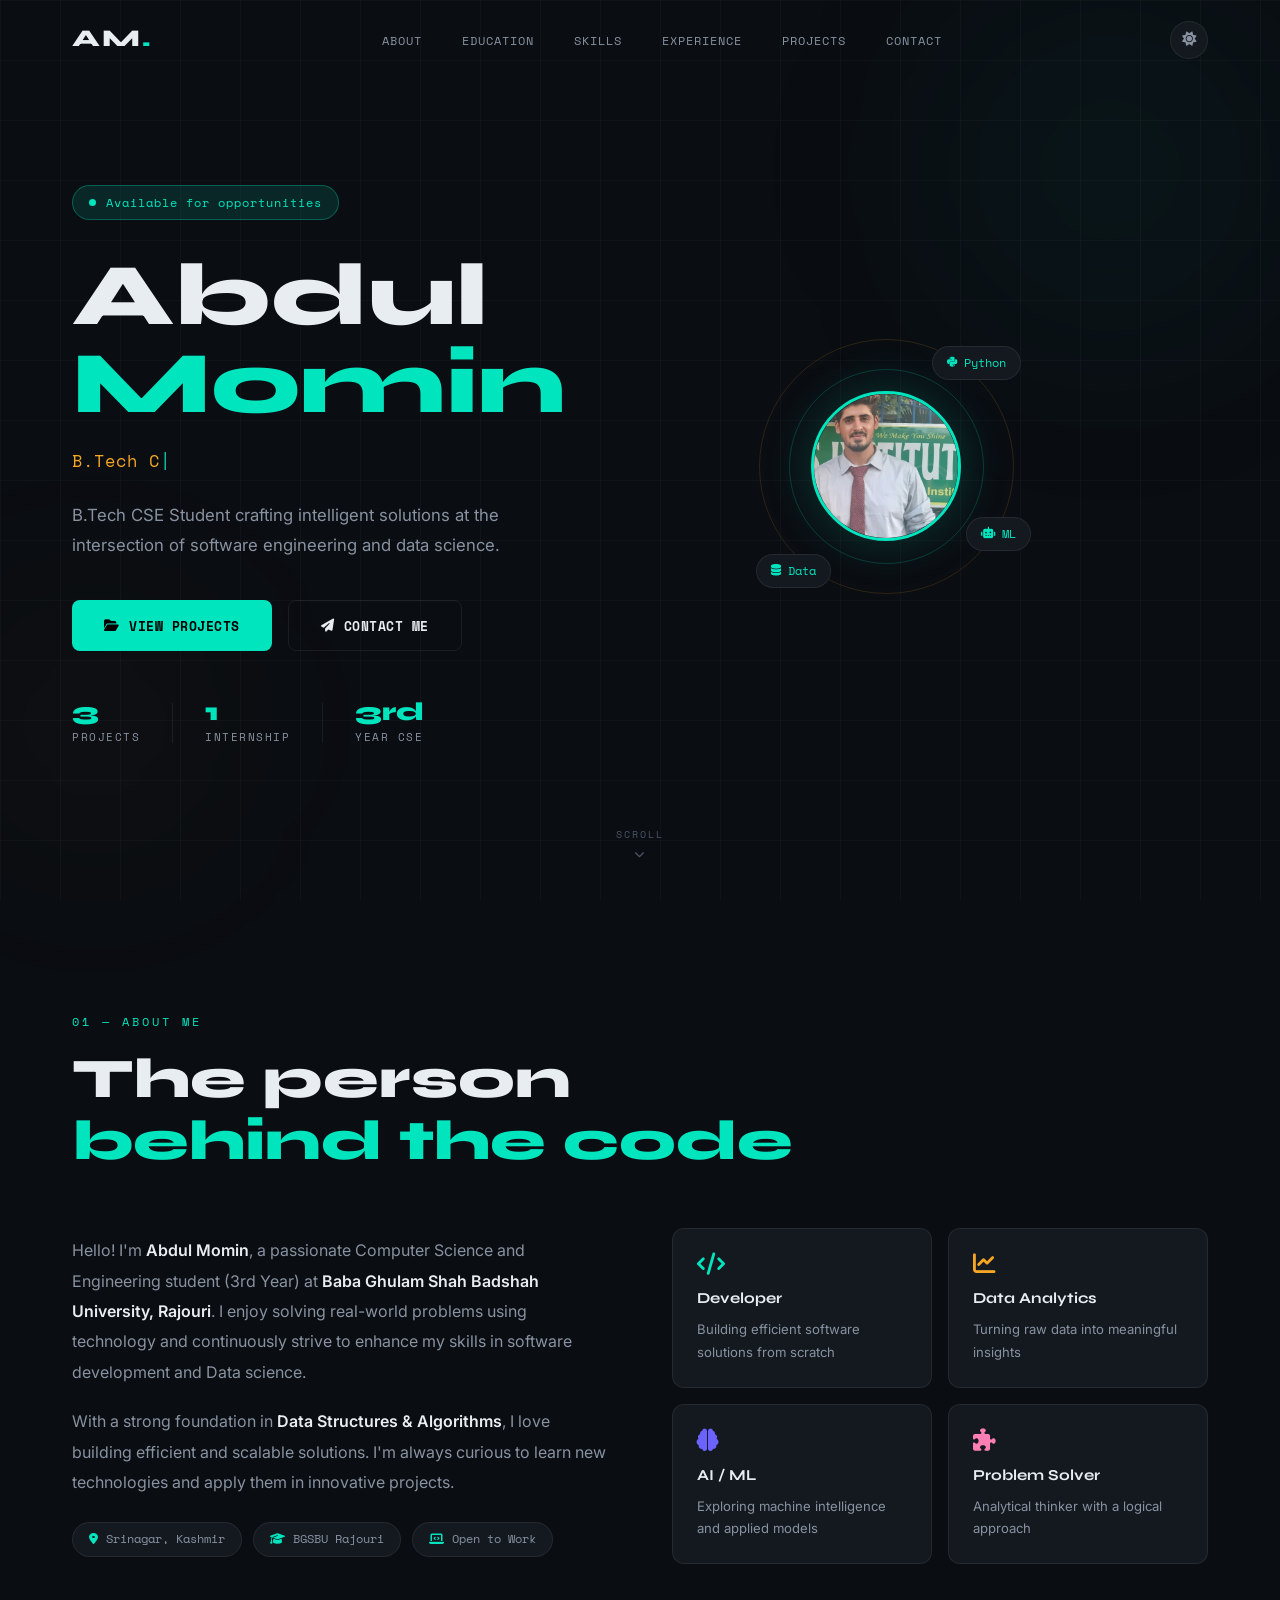
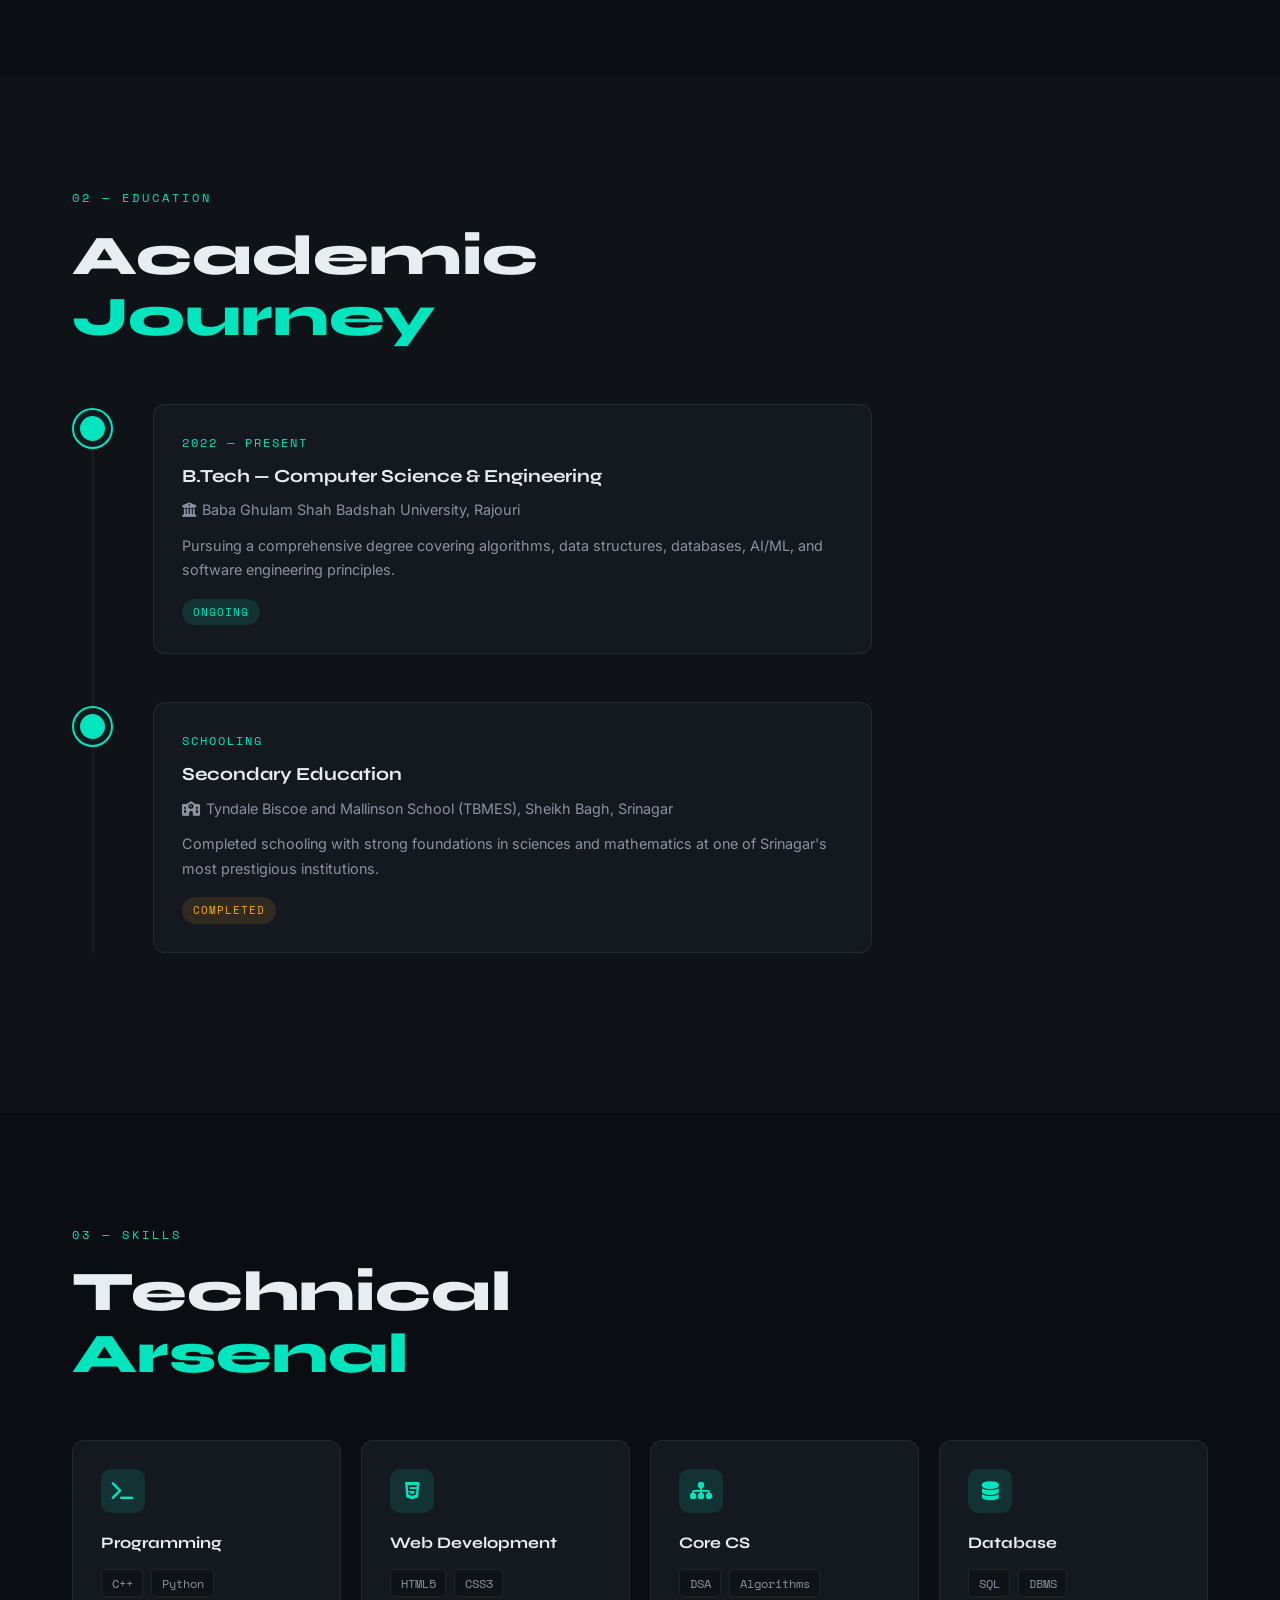
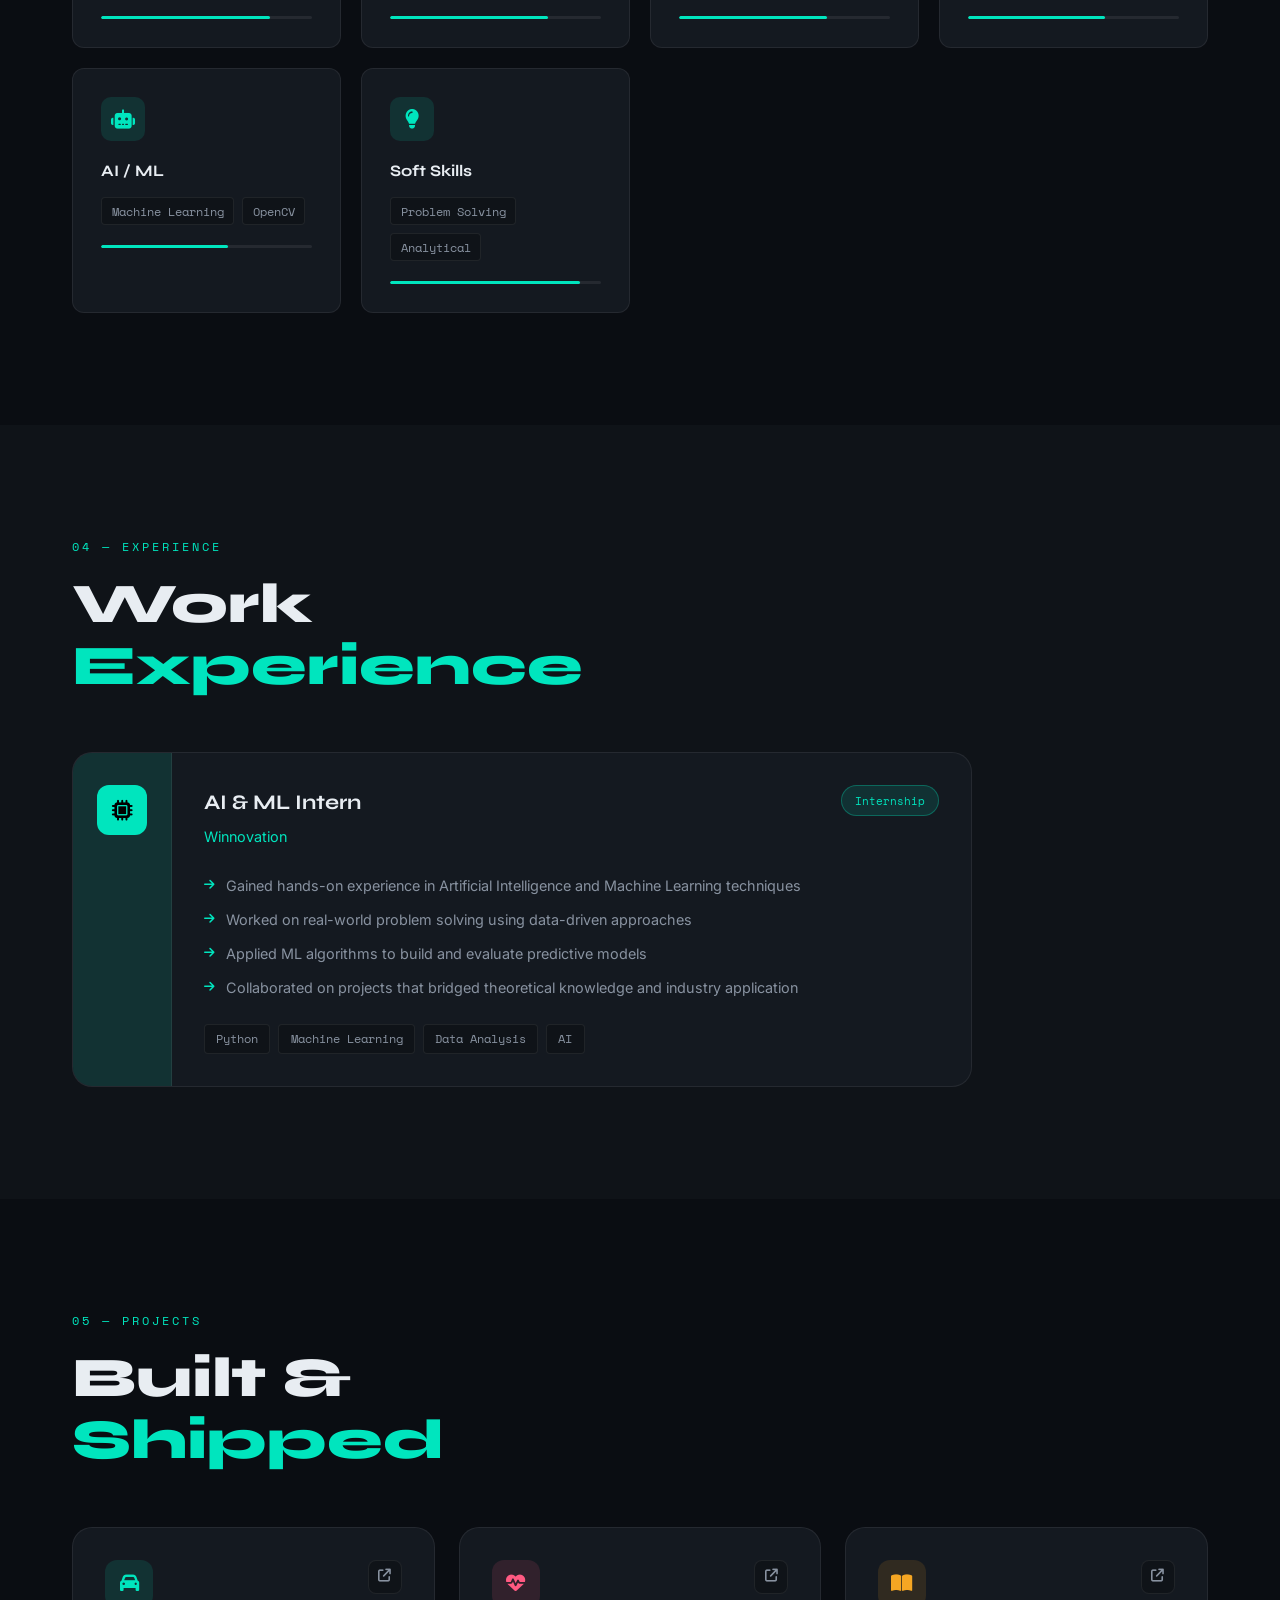
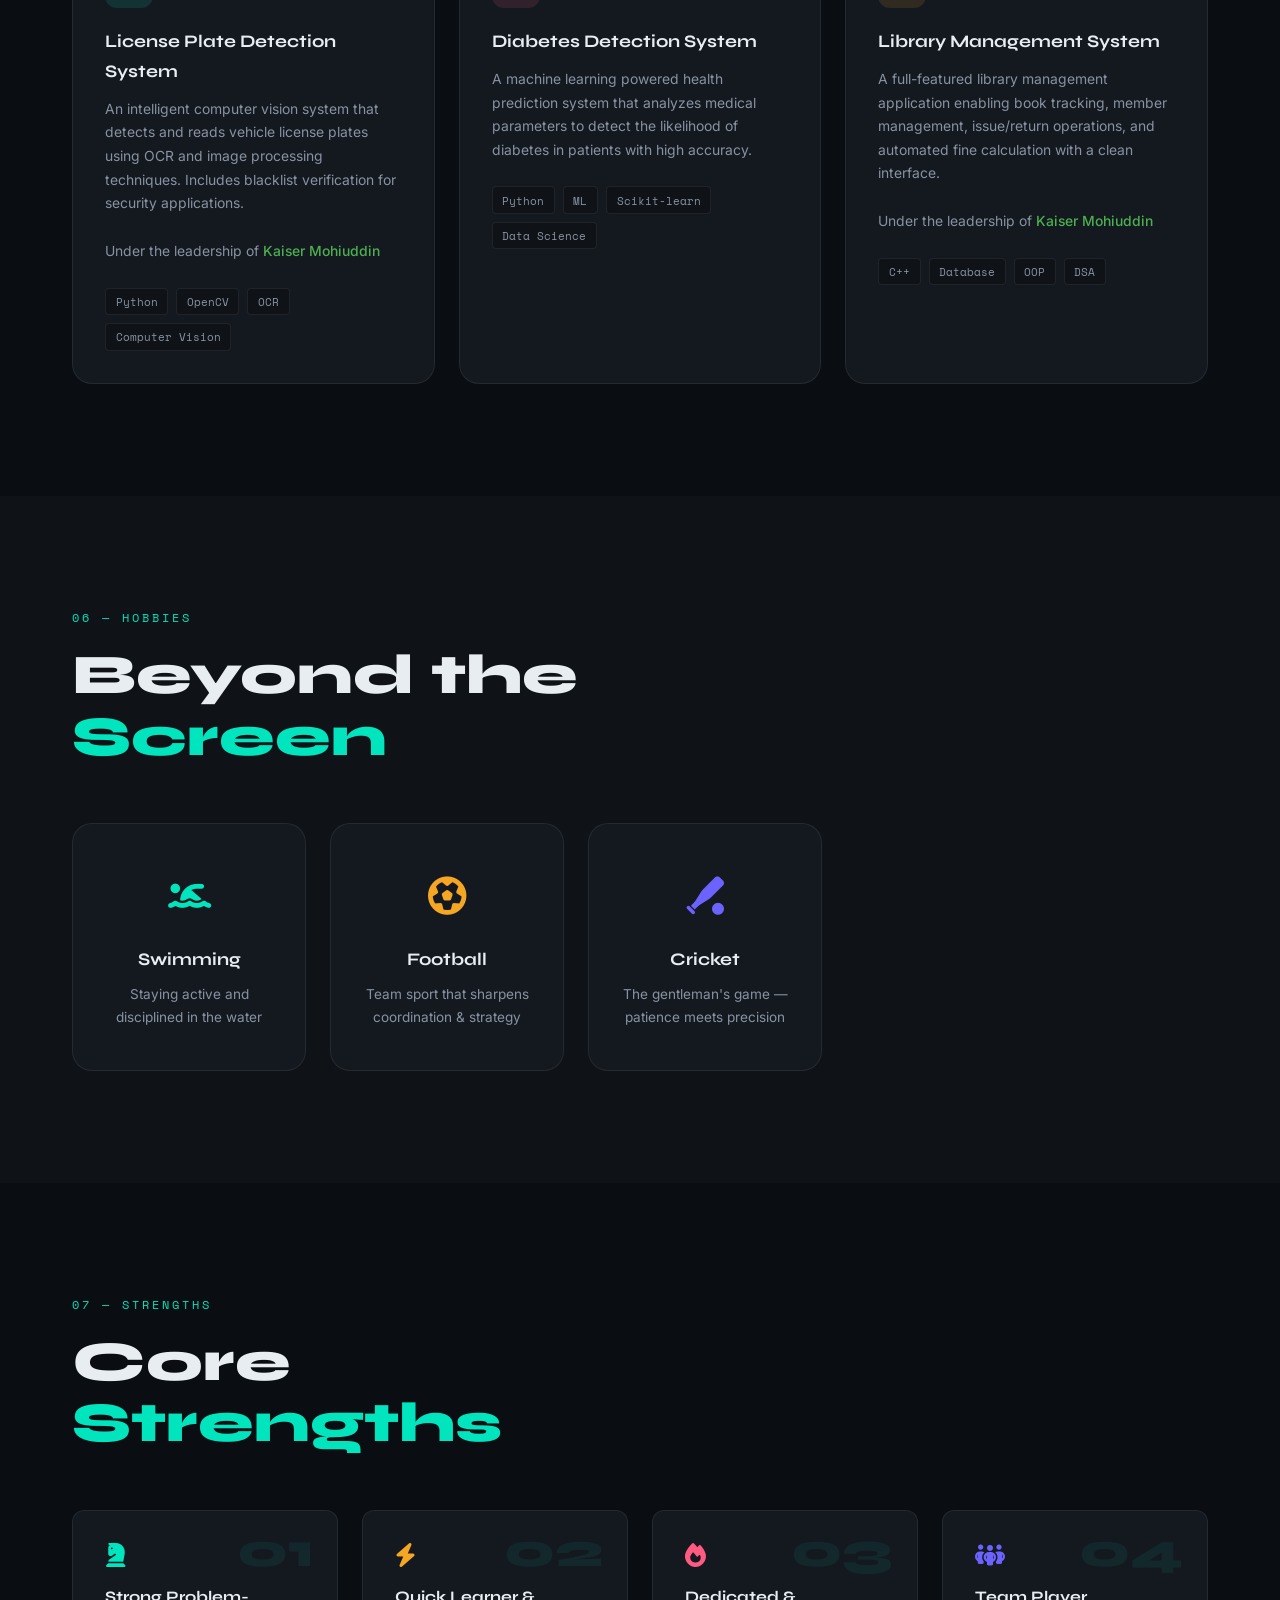
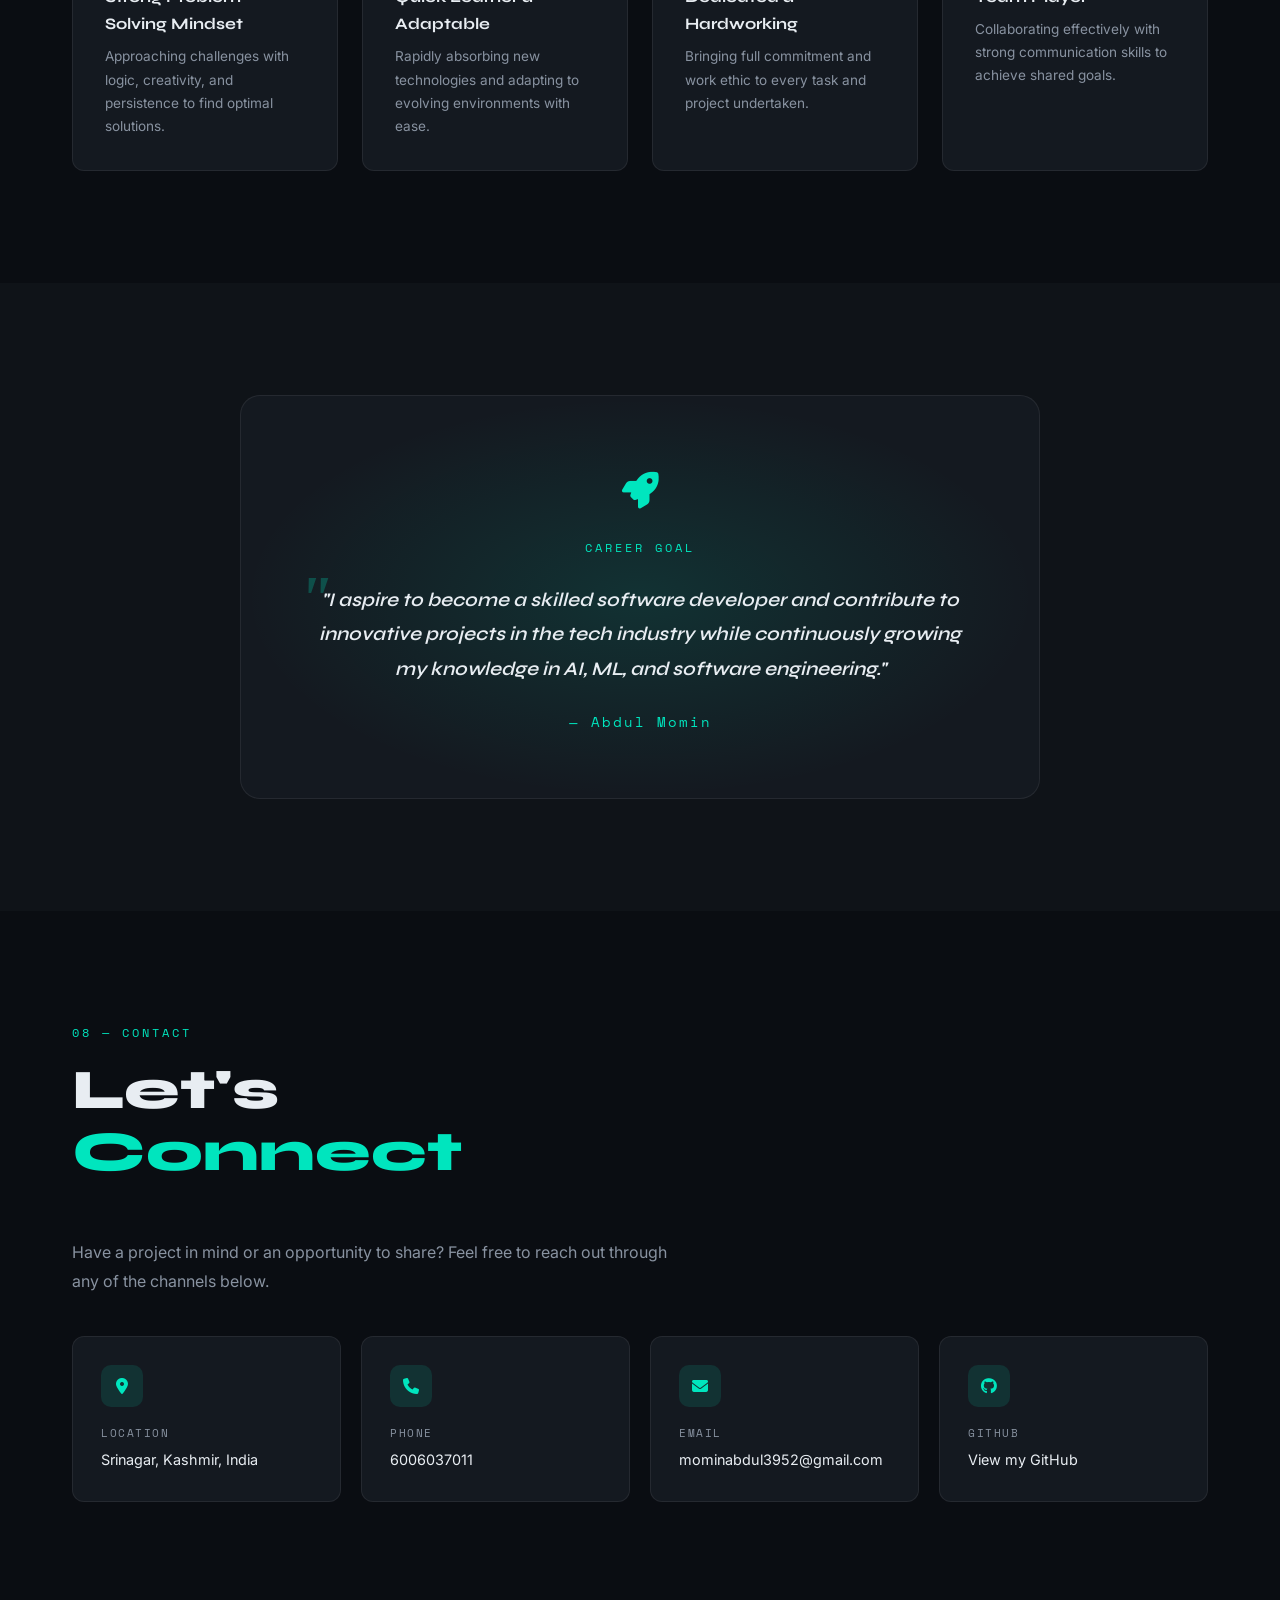
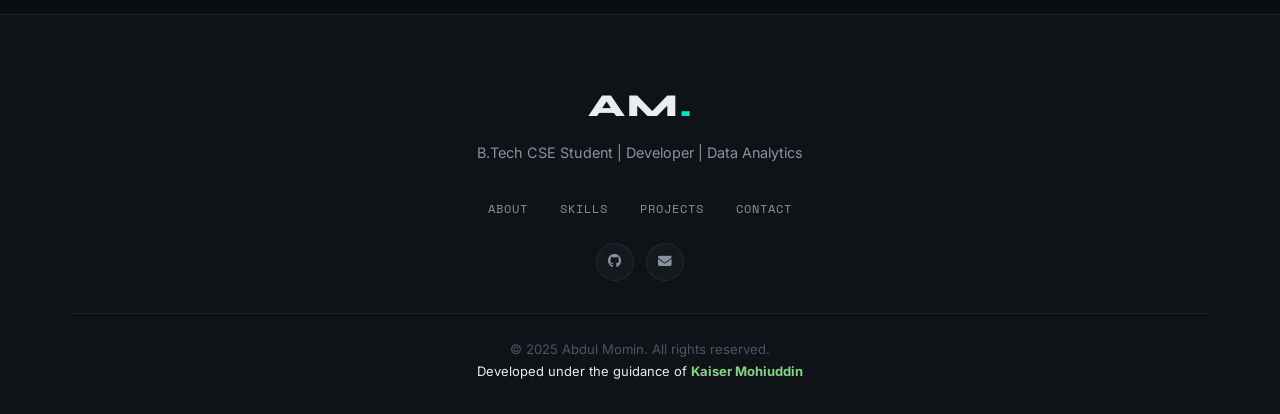
==== commit 55e9b3fa: "Update index.html" ====
--- a/index.html
+++ b/index.html
@@ -438,14 +438,9 @@
           <a href="mailto:mominabdul3952@gmail.com" class="cc-value">mominabdul3952@gmail.com</a>
         </div>
         <div class="contact-card">
-          <div class="cc-icon"><i class="fa-brands fa-linkedin-in"></i></div>
-          <div class="cc-label">LinkedIn</div>
-          <a href="#" class="cc-value">Connect on LinkedIn</a>
-        </div>
-        <div class="contact-card">
           <div class="cc-icon"><i class="fa-brands fa-github"></i></div>
           <div class="cc-label">GitHub</div>
-          <a href="#" class="cc-value">View my GitHub</a>
+          <a href="https://github.com/abdulmomin52" class="cc-value">View my GitHub</a>
         </div>
       </div>
     </div>
@@ -465,8 +460,7 @@
         <a href="#contact">Contact</a>
       </div>
       <div class="footer-social">
-        <a href="#" title="LinkedIn"><i class="fa-brands fa-linkedin-in"></i></a>
-        <a href="#" title="GitHub"><i class="fa-brands fa-github"></i></a>
+        <a href="https://github.com/abdulmomin52" title="GitHub"><i class="fa-brands fa-github"></i></a>
         <a href="mailto:mominabdul3952@gmail.com" title="Email"><i class="fa-solid fa-envelope"></i></a>
       </div>
       <div class="footer-bottom">
